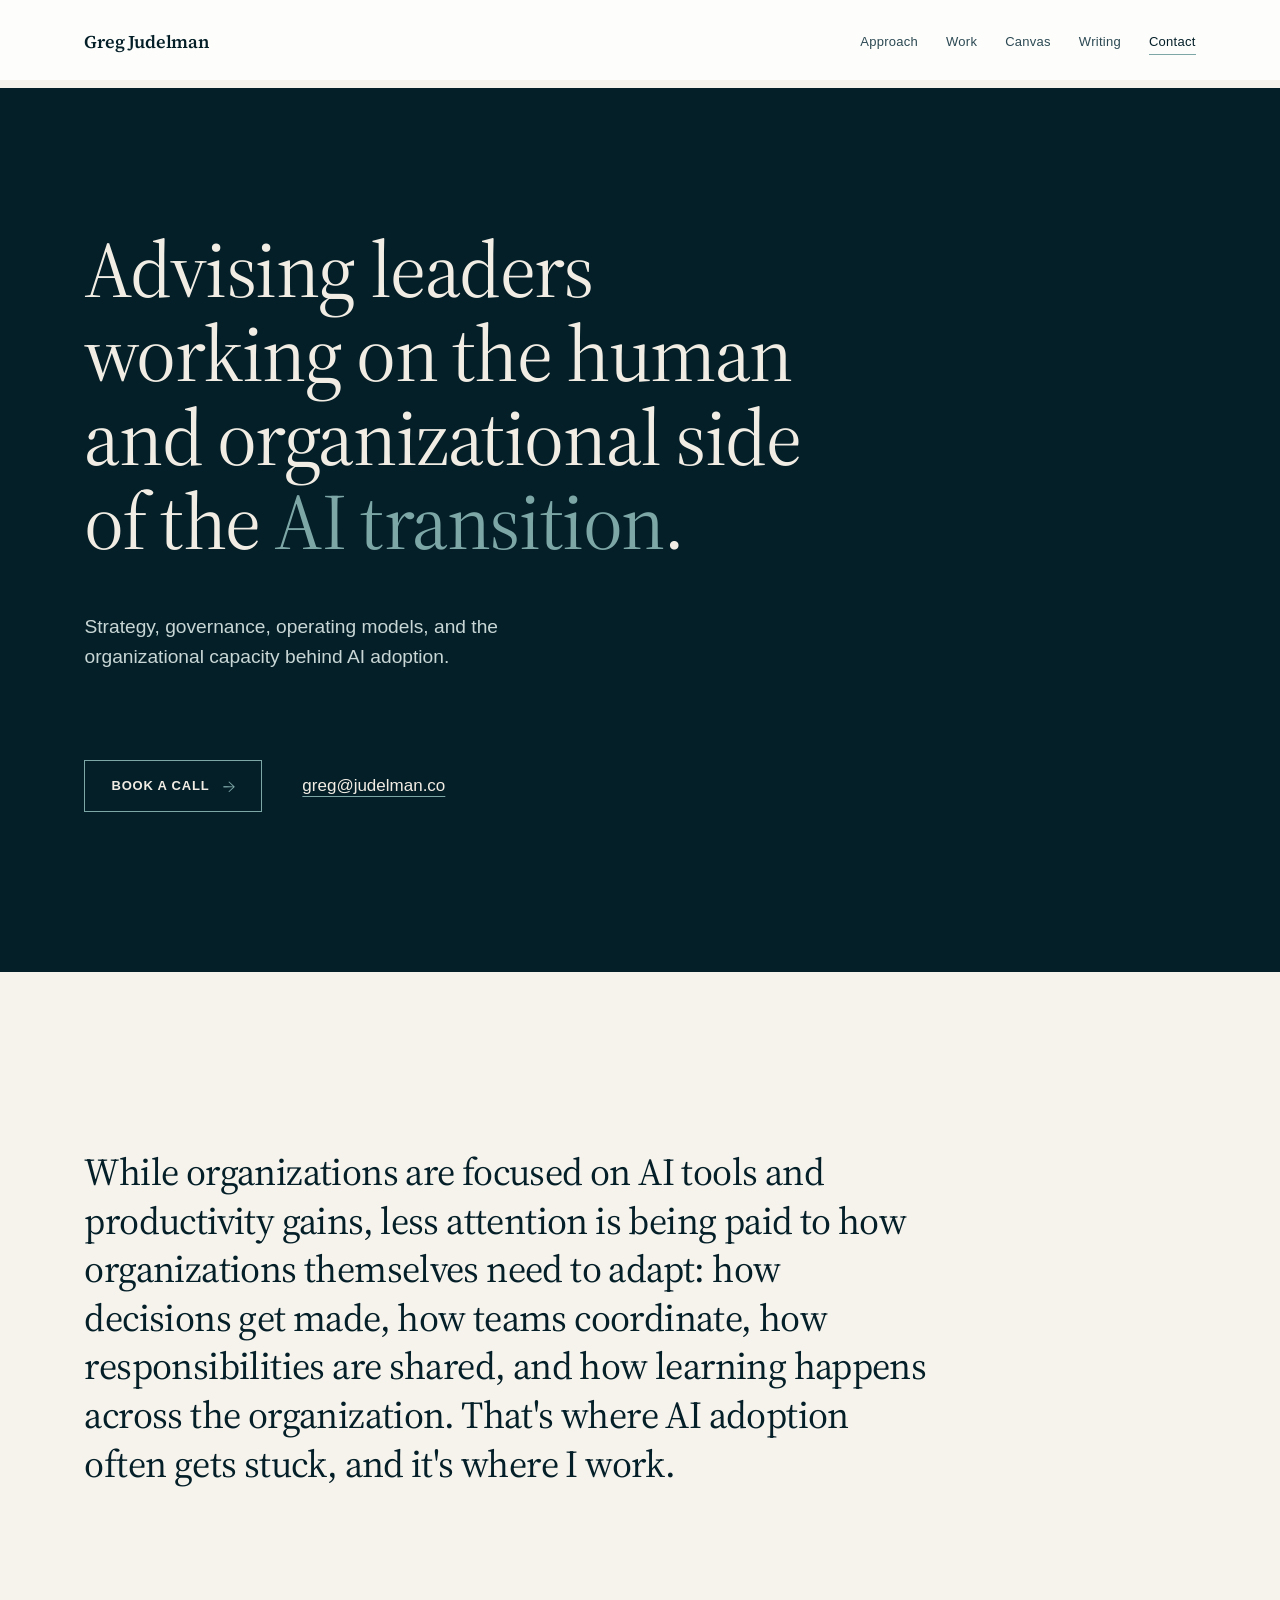
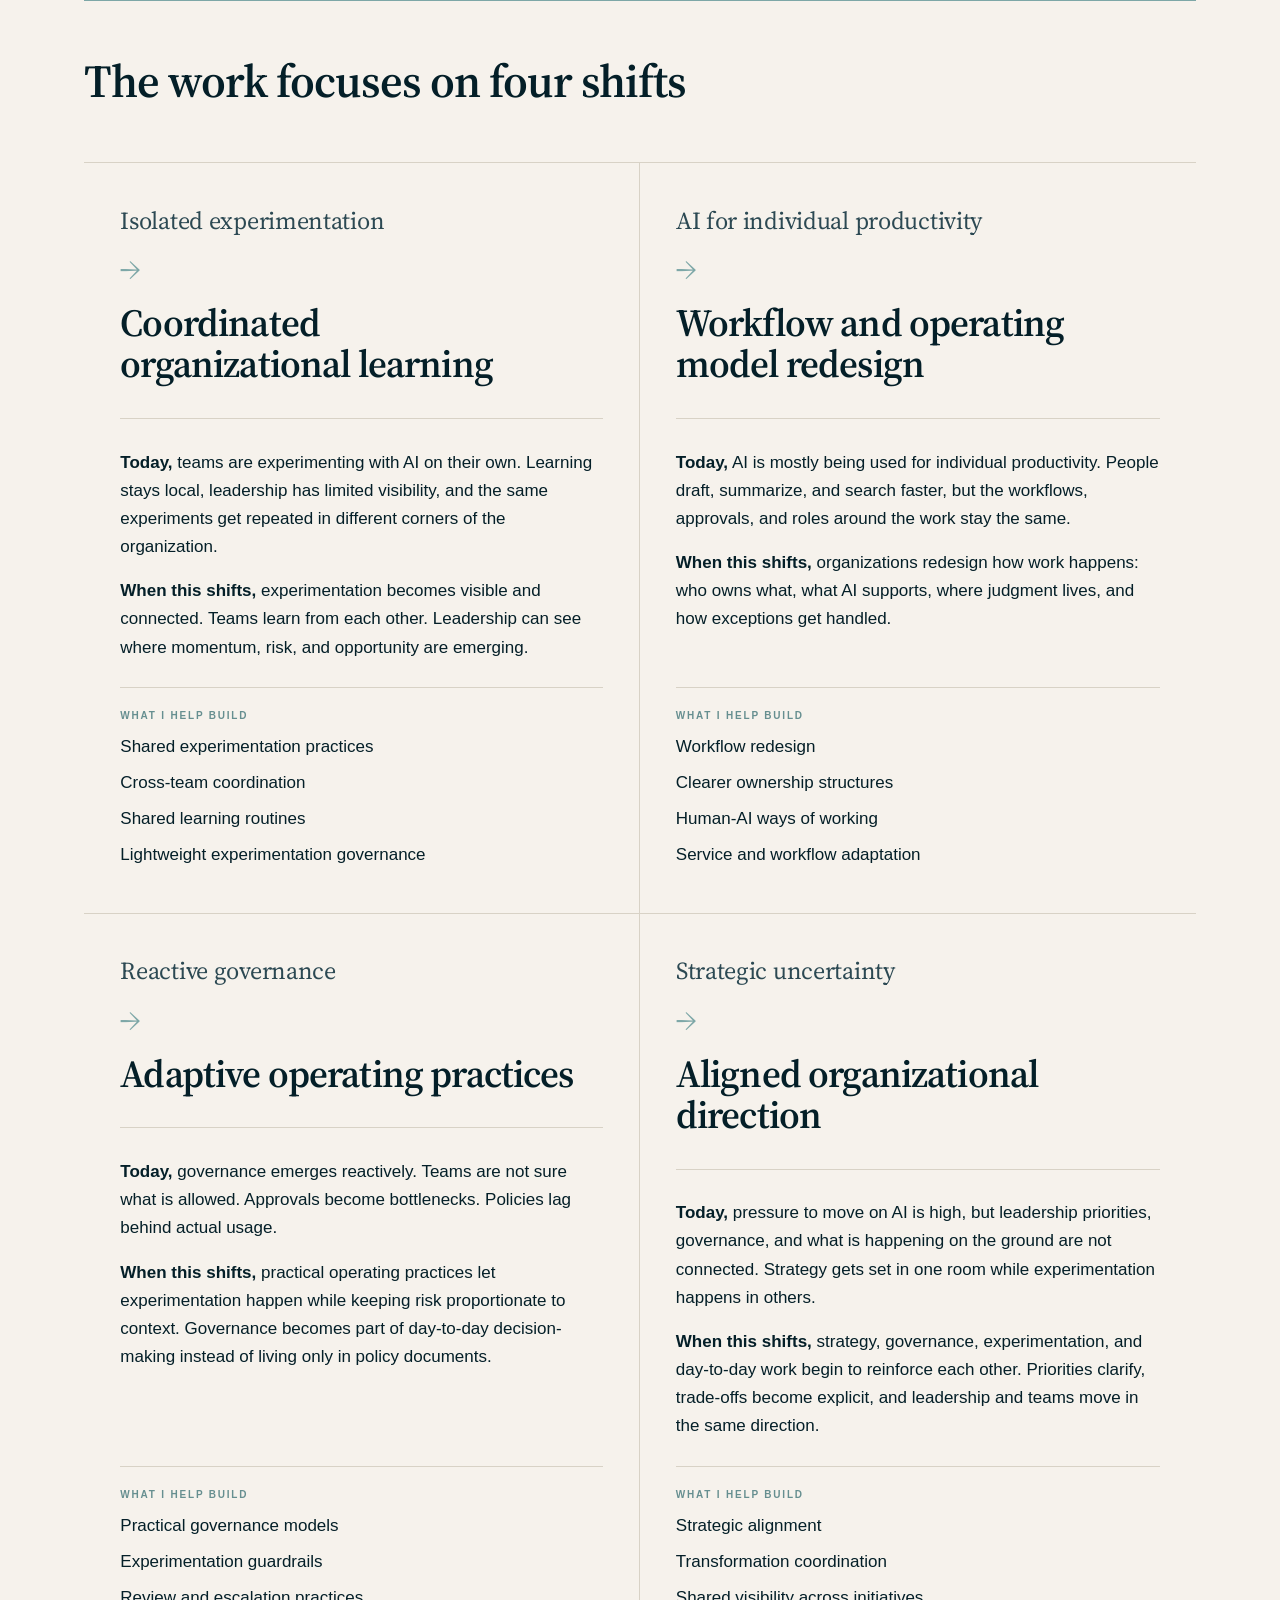
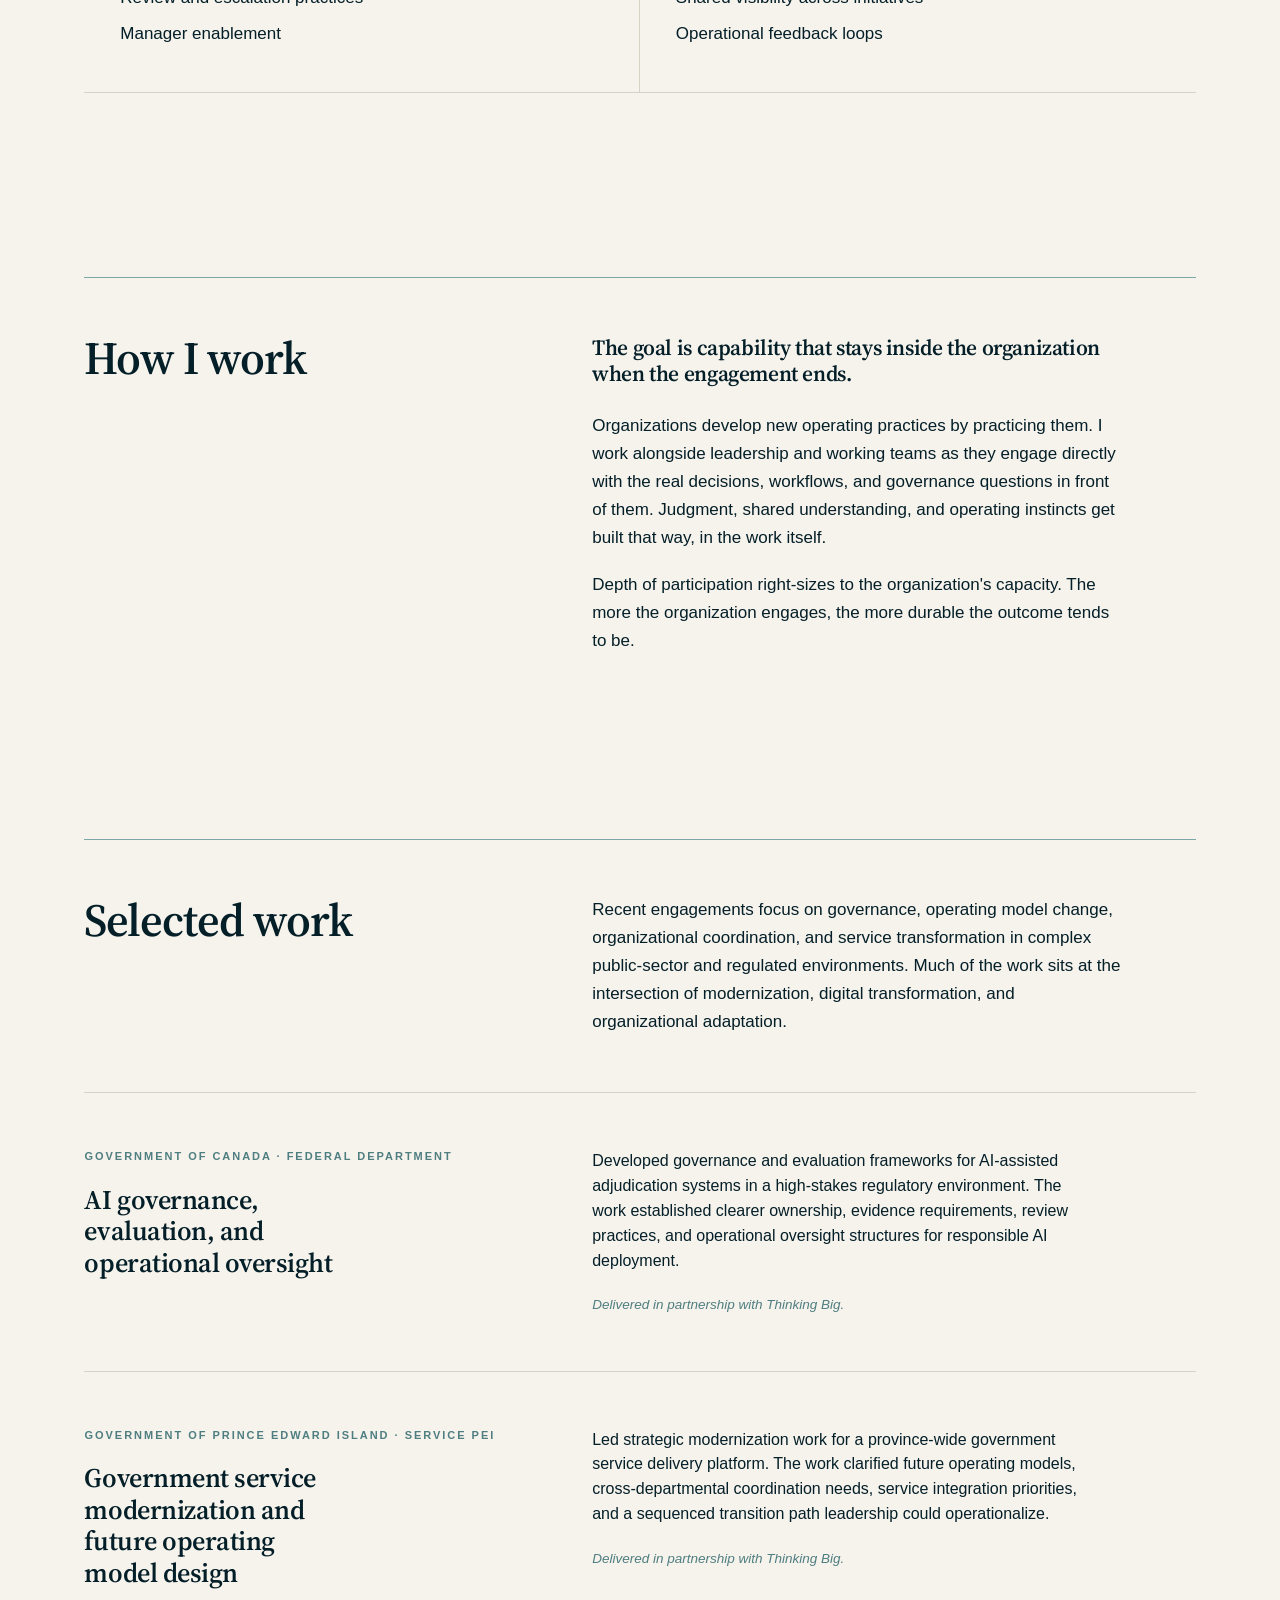
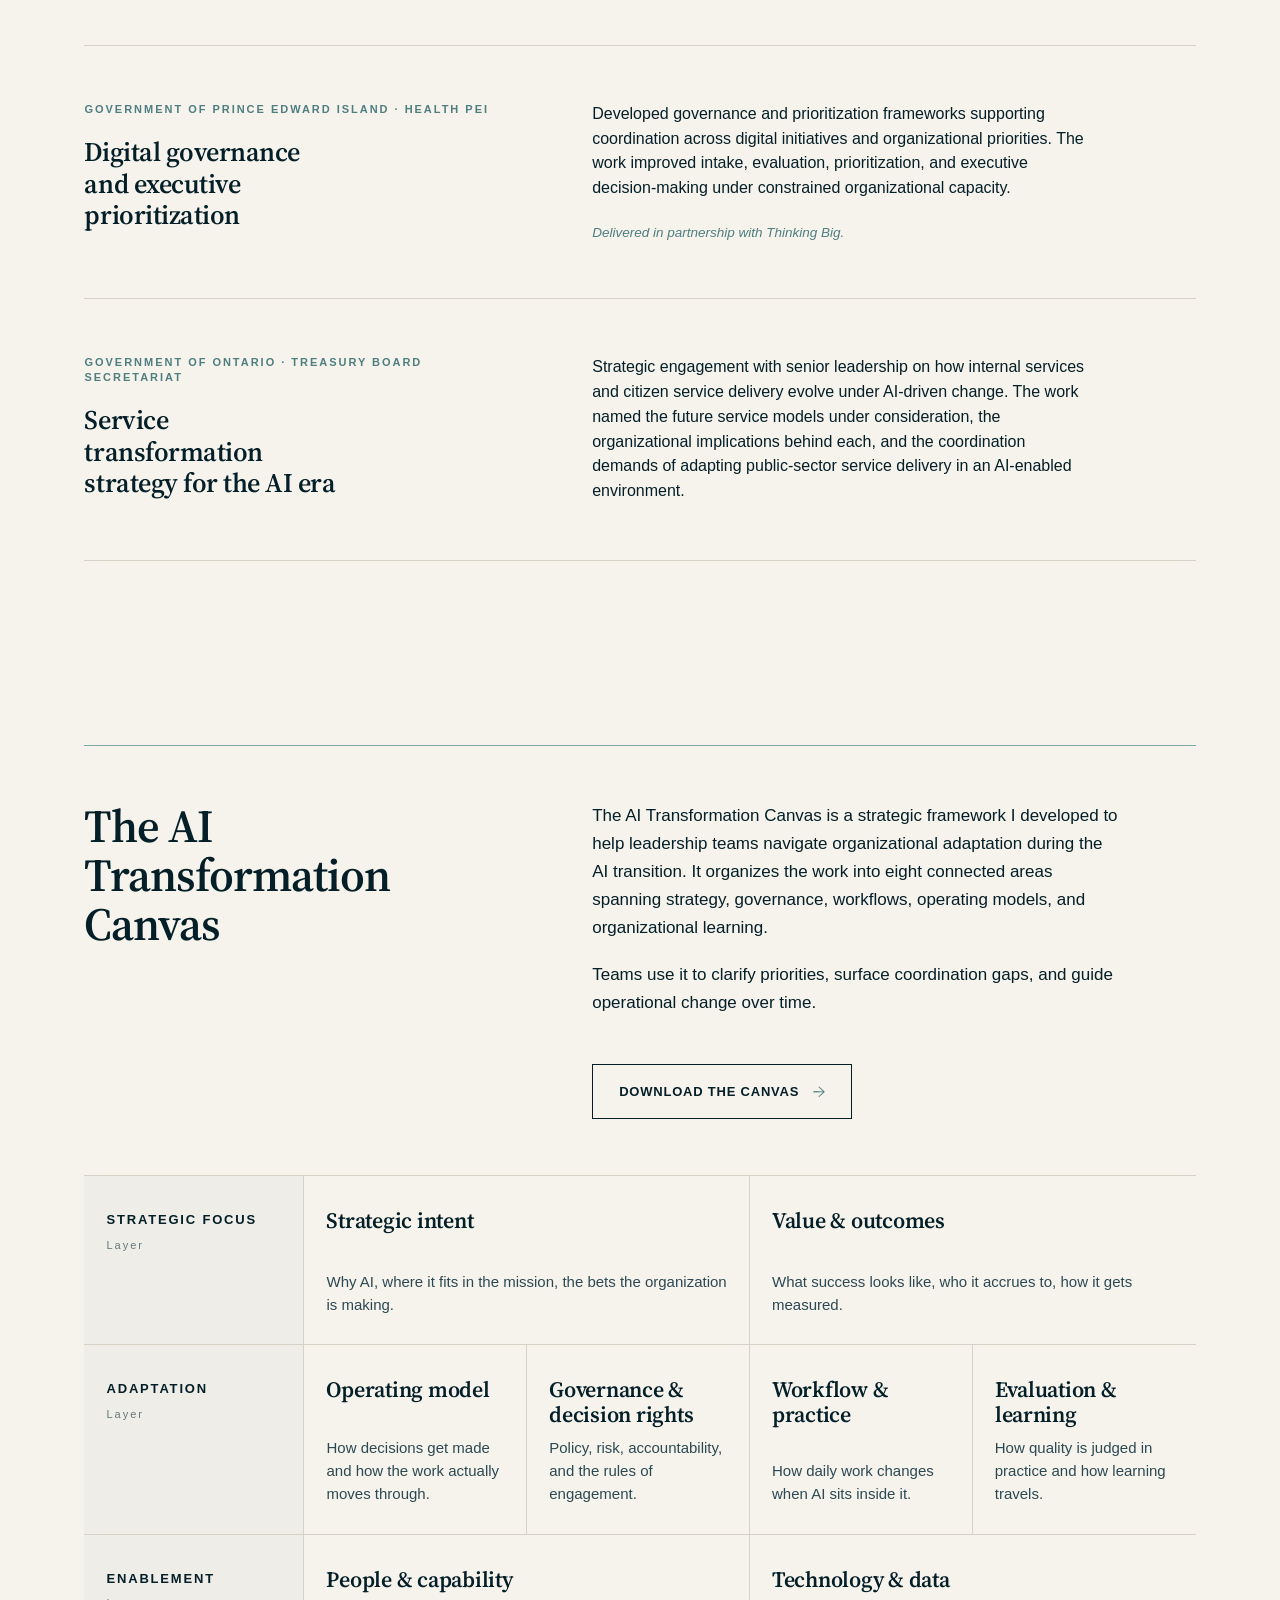
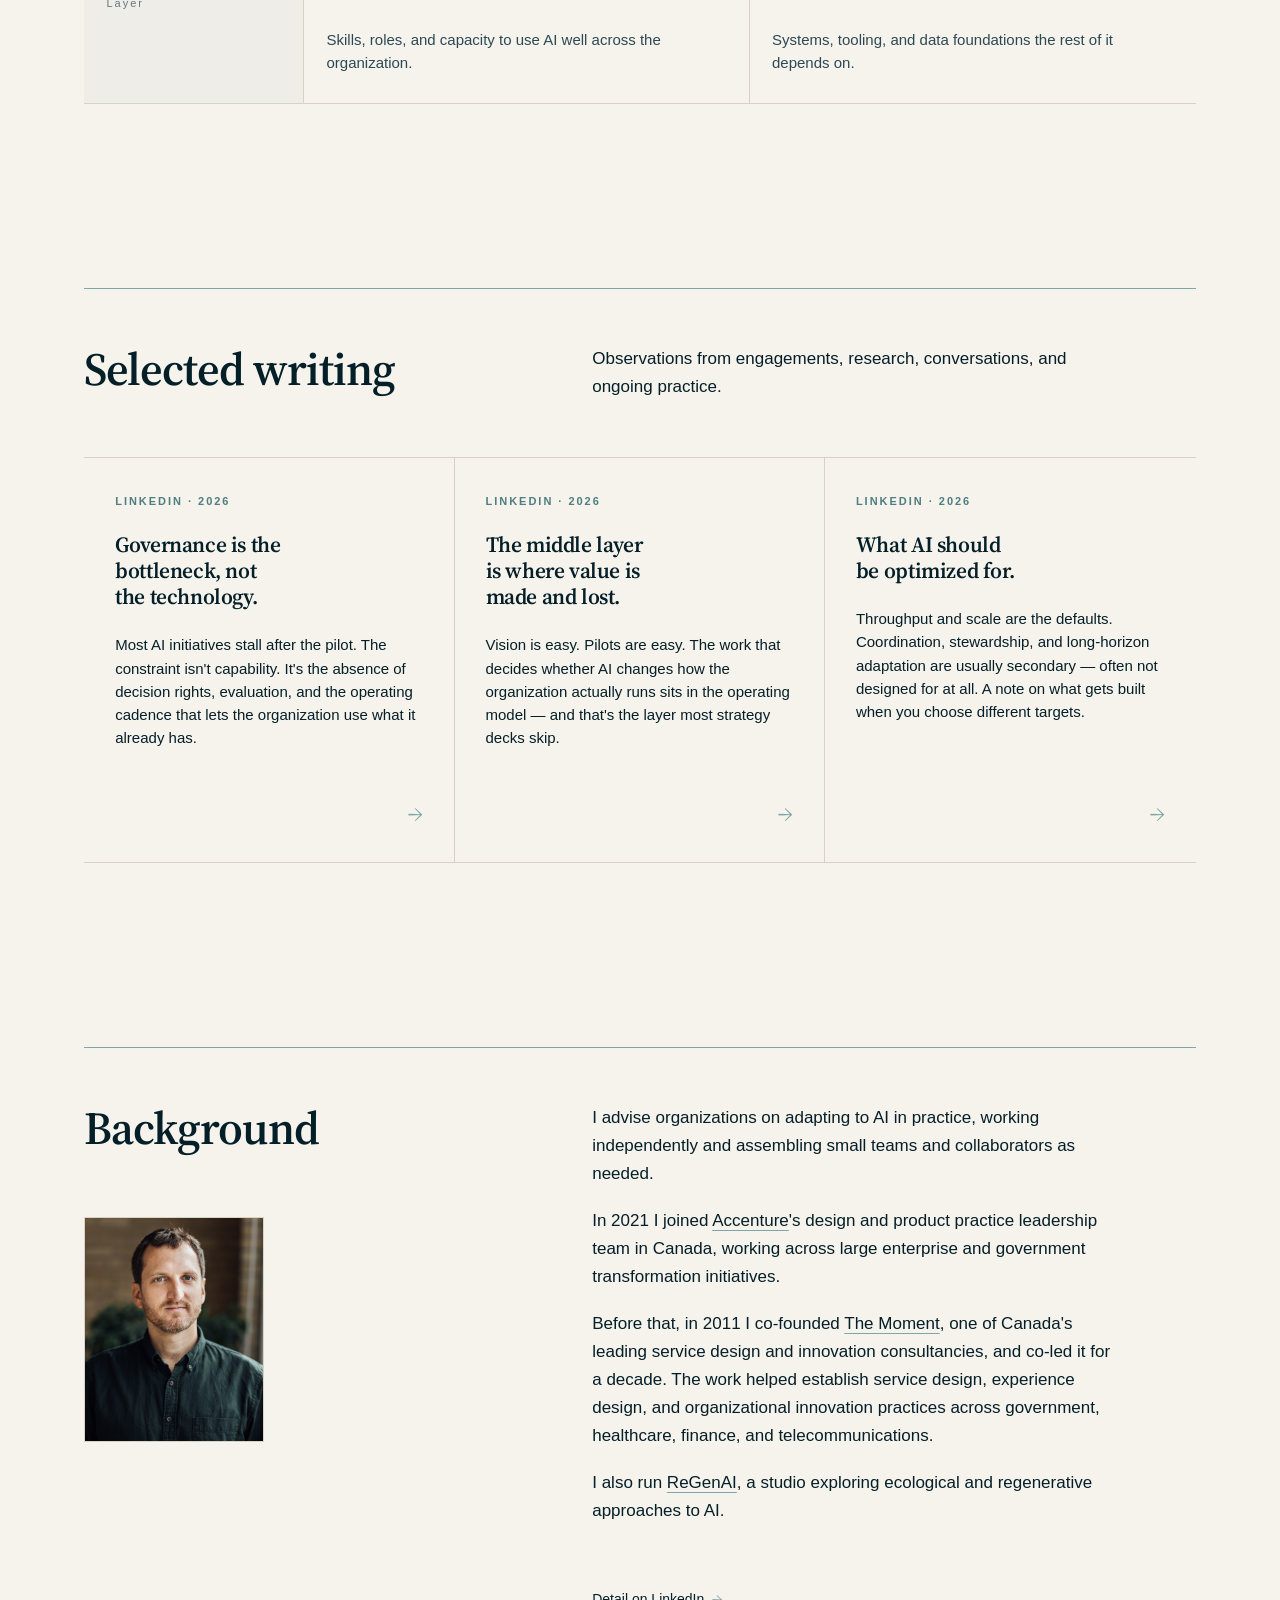
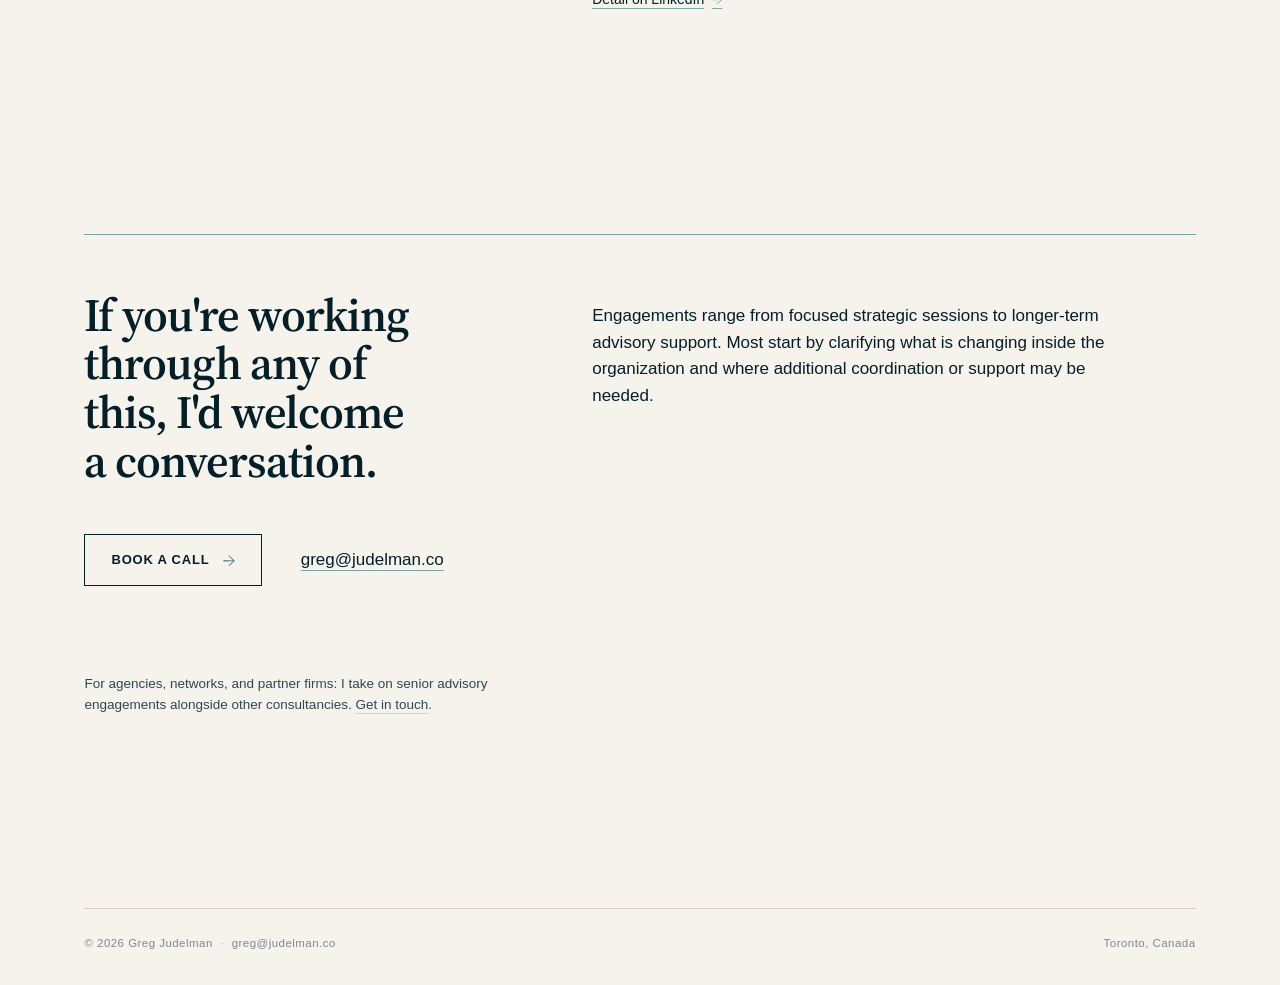
==== project/Landing Page v1.html @ b8610f32 "Claude Design handoff: Greg Judelman Consulting Website" ====
<!doctype html>
<html lang="en">
<head>
<meta charset="utf-8"/>
<meta name="viewport" content="width=device-width,initial-scale=1"/>
<title>Greg Judelman — Senior advisor on the AI transition</title>
<meta name="description" content="Senior advisor for leaders working on the human and organizational side of the AI transition. Strategy, governance, operating models, and the organizational capacity behind AI adoption."/>
<link rel="stylesheet" href="design-system/colors_and_type.css"/>
<template id="__bundler_thumbnail" data-bg-color="#041F28">
  <svg viewBox="0 0 1200 800" xmlns="http://www.w3.org/2000/svg">
    <rect width="1200" height="800" fill="#041F28"/>
    <text x="120" y="430" font-family="Georgia, 'Source Serif 4', serif" font-weight="600" font-size="160" letter-spacing="-3" fill="#F2EDE4">Greg</text>
    <text x="120" y="600" font-family="Georgia, 'Source Serif 4', serif" font-weight="600" font-size="160" letter-spacing="-3" fill="#F2EDE4">Judelman</text>
    <line x1="120" y1="660" x2="320" y2="660" stroke="#7DA7A7" stroke-width="2"/>
  </svg>
</template>
<style>
  /* ---------- Reset & page chrome ---------- */
  *{box-sizing:border-box;}
  html,body{margin:0;padding:0;}
  body{
    background:var(--color-paper);
    color:var(--color-ink);
    font-family:var(--font-sans);
    font-weight:300;
    -webkit-font-smoothing:antialiased;
    -moz-osx-font-smoothing:grayscale;
    text-rendering:optimizeLegibility;
    overflow-x: hidden;
  }
  a{color:inherit;text-decoration:none;}

  /* Jump-nav scroll behavior. The sticky topbar sits above the page,
     so when an anchor jumps to a section we offset by the bar height
     plus a touch of breathing room. The CSS variable is kept in sync
     with the bar's collapsed height by the scroll handler. */
  html{
    scroll-behavior: smooth;
    scroll-padding-top: var(--nav-h, 64px);
  }
  @media (prefers-reduced-motion: reduce){
    html{ scroll-behavior: auto; }
  }

  /* Editorial rails: 12-col grid, generous gutters, asymmetric column placement */
  :root{
    --rail-x: clamp(28px, 6.6vw, 96px);
    --rail-y: clamp(64px, 8vw, 120px);
    --measure-body: 64ch;
    --measure-prose: 56ch;
    --sage: var(--color-accent);
    --sage-deep: var(--color-accent-deep);
    --ink: var(--color-ink);
    --paper: var(--color-paper);
    --rule-light: var(--color-rule-light);
  }

  .page{
    max-width: 1440px;
    margin: 0 auto;
    padding: 0 var(--rail-x);
  }

  /* ---------- Top bar (paper, sticky) ----------
     Two states:
     · expanded — page top, generous vertical padding, wordmark at 18px.
     · collapsed — once scrolled past ~80px, the bar tucks in: less padding,
       a hairline rule appears at the bottom, and the wordmark drops a hair
       in size. Sage accent line under the active nav link tracks the section
       currently in view via IntersectionObserver. */
  .topbar-shell{
    position: sticky;
    top: 0;
    left: 0;
    right: 0;
    z-index: 50;
    /* Near-white — lifts the bar off the warm paper background so it
       reads as a distinct surface as the page scrolls under it. */
    background: #fdfdfb;
    /* Hairline rule fades in on scroll. */
    border-bottom: 1px solid transparent;
    transition: border-color 240ms var(--ease-standard),
                background-color 240ms var(--ease-standard),
                box-shadow 240ms var(--ease-standard);
  }
  .topbar-shell.is-scrolled{
    background: #ffffff;
    border-bottom-color: var(--rule-light);
    box-shadow: 0 1px 0 rgba(15, 23, 24, 0.02), 0 6px 16px -10px rgba(15, 23, 24, 0.12);
  }
  .topbar-inner{
    max-width: 1440px;
    margin: 0 auto;
    padding: 0 var(--rail-x);
  }
  .topbar{
    display:flex;
    justify-content:space-between;
    align-items:center;
    padding-top: 28px;
    padding-bottom: 24px;
    transition: padding 280ms var(--ease-standard);
  }
  .topbar-shell.is-scrolled .topbar{
    padding-top: 14px;
    padding-bottom: 14px;
  }
  .topbar .wordmark{
    font-family:var(--font-serif);
    font-weight:600;
    font-optical-sizing: auto;
    font-variation-settings: "opsz" 16;
    font-size: 18px;
    letter-spacing:-0.012em;
    color:var(--ink);
    transition: color 200ms var(--ease-standard), font-size 280ms var(--ease-standard);
    line-height: 1;
  }
  .topbar-shell.is-scrolled .topbar .wordmark{
    font-size: 16px;
  }
  .topbar .wordmark:hover{ color: var(--sage-deep); }
  .topbar nav{
    display:flex;
    gap: 28px;
    font-family:var(--font-sans);
    font-weight:300;
    font-size:13px;
    letter-spacing:0.02em;
    color:var(--fg-on-light-2);
    align-items: center;
  }
  .topbar nav a{
    position: relative;
    padding: 6px 0;
    color: var(--fg-on-light-2);
    transition: color 200ms var(--ease-standard);
  }
  .topbar nav a::after{
    content: "";
    position: absolute;
    left: 0;
    right: 0;
    bottom: 0;
    height: 1px;
    background: var(--sage);
    transform: scaleX(0);
    transform-origin: left center;
    transition: transform 240ms var(--ease-standard);
  }
  .topbar nav a:hover{color:var(--ink);}
  .topbar nav a:hover::after{ transform: scaleX(0.4); transform-origin: left center; }
  .topbar nav a.is-active{ color: var(--ink); }
  .topbar nav a.is-active::after{ transform: scaleX(1); }
  @media (max-width: 760px){
    .topbar nav{ gap: 18px; font-size: 12px; }
  }
  @media (max-width: 560px){
    /* Hide secondary anchors on narrow viewports; keep Contact + wordmark. */
    .topbar nav a.nav-secondary{ display: none; }
    .topbar nav{ gap: 16px; }
  }

  /* ---------- Hero (ink) ---------- */
  /* Full-bleed ink panel: extends to viewport edges regardless of page max-width.
     Inner .hero respects the same 1440px rail as the rest of the page. */
  .hero-wrap{
    background: var(--ink);
    color: var(--fg-on-dark-1);
    margin-top: 8px;
    margin-left: calc(50% - 50vw);
    margin-right: calc(50% - 50vw);
    padding: 0;
  }
  .hero{
    max-width: 1440px;
    margin: 0 auto;
    display:grid;
    grid-template-columns: minmax(0, 12fr);
    padding: clamp(72px, 11vw, 140px) var(--rail-x) clamp(96px, 13vw, 160px);
    position: relative;
  }
  .hero .hero-wordmark{
    font-family:var(--font-serif);
    font-weight:600;
    font-size: clamp(24px, 2.4vw, 30px);
    letter-spacing:-0.012em;
    line-height: 1;
    color:var(--fg-on-dark-1);
    display: inline-block;
    padding-bottom: 18px;
    border-bottom: 1px solid var(--sage);
    margin: 0 0 clamp(64px, 9vw, 104px);
  }
  .hero .hero-line{
    font-family: var(--font-serif);
    font-weight: 400; /* Regular per brief */
    font-optical-sizing: auto;
    font-variation-settings: "opsz" 60;
    font-size: clamp(36px, 6.2vw, 84px);
    line-height: 1.06;
    letter-spacing: -0.018em;
    color: var(--fg-on-dark-1);
    margin: 0;
    max-width: 22ch;
    text-wrap: balance;
  }
  .hero .hero-line .accent{
    color: var(--sage);
    font-weight: 400;
  }
  .hero .hero-support{
    font-family: var(--font-sans);
    font-weight: 300;
    font-size: clamp(17px, 1.5vw, 20px);
    line-height: 1.55;
    color: var(--fg-on-dark-2);
    margin: clamp(32px, 4vw, 48px) 0 0;
    max-width: 48ch;
  }
  .hero .hero-ctas{
    margin-top: clamp(56px, 7vw, 88px);
    display:flex;
    gap: 40px;
    align-items: center;
    flex-wrap: wrap;
  }

  /* Primary CTA: outline-on-ink, square, sage. Editorial, not SaaS. */
  .btn-primary{
    display:inline-flex;
    align-items:center;
    gap:14px;
    padding: 16px 26px 16px 26px;
    border: 1px solid var(--sage);
    color: var(--fg-on-dark-1);
    background: transparent;
    font-family: var(--font-sans);
    font-weight: 700;
    font-size: 13px;
    letter-spacing: 0.06em;
    text-transform: uppercase;
    border-radius: 0;
    cursor: pointer;
    transition: background 240ms var(--ease-standard), color 240ms var(--ease-standard);
  }
  .btn-primary .arr{
    font-family: var(--font-serif);
    font-weight: 400;
    font-size: 18px;
    line-height: 1;
    letter-spacing: 0;
    text-transform: none;
    color: var(--sage);
    transition: color 240ms var(--ease-standard), transform 240ms var(--ease-standard);
  }
  .btn-primary:hover{
    background: var(--sage);
    color: var(--ink);
  }
  .btn-primary:hover .arr{color: var(--ink); transform: translateX(3px);}

  /* Secondary CTA: text link */
  .link-secondary{
    display:inline-flex;
    align-items: baseline;
    gap: 10px;
    color: var(--fg-on-dark-2);
    font-family: var(--font-sans);
    font-weight: 300;
    font-size: 15px;
    letter-spacing: 0;
    padding: 4px 0;
    border-bottom: 1px solid transparent;
    transition: color 200ms var(--ease-standard), border-color 200ms var(--ease-standard);
  }
  .link-secondary .arr{
    color: var(--sage);
    font-family: var(--font-serif);
    font-size: 16px;
  }
  .link-secondary:hover{
    color: var(--fg-on-dark-1);
    border-bottom-color: var(--sage);
  }

  /* Hero email link — mirrors the closing CTA's .email treatment
     (underlined text link with sage underline) on the dark surface. */
  .hero-ctas .email-link{
    font-family: var(--font-sans);
    font-weight: 300;
    font-size: 17px;
    line-height: 1.4;
    color: var(--fg-on-dark-1);
    text-decoration: underline;
    text-decoration-color: var(--sage);
    text-decoration-thickness: 1px;
    text-underline-offset: 5px;
    transition: color 200ms var(--ease-standard), text-decoration-color 200ms var(--ease-standard);
  }
  .hero-ctas .email-link:hover{
    color: var(--fg-on-dark-1);
    text-decoration-color: var(--fg-on-dark-1);
  }

  /* ---------- Section frame ---------- */
  /* Each section: sage 1px rule above heading, asymmetric two-column body
     (narrow heading column, wider body column). Top-aligned. */
  section.s{
    padding: clamp(72px, 10vw, 120px) 0 clamp(8px, 1vw, 8px);
  }
  section.s.last{
    padding-bottom: clamp(72px, 10vw, 120px);
  }
  .section-rule{
    border: 0;
    border-top: 1px solid var(--sage);
    margin: 0;
  }
  .section-head{
    margin: clamp(40px, 5vw, 56px) 0 clamp(40px, 5vw, 56px);
  }
  /* Two-column body layout */
  .grid-2{
    display:grid;
    grid-template-columns: 5fr 7fr;
    column-gap: clamp(48px, 6vw, 96px);
    row-gap: clamp(32px, 4vw, 48px);
    align-items: start;
  }
  .grid-2 .col-heading{
    /* sticky-ish positioning could be added but the brief is "top-aligned" */
    padding-right: 8px;
  }
  @media (max-width: 920px){
    .grid-2{grid-template-columns: 1fr;}
  }

  h2.cs-heading{
    font-family: var(--font-serif);
    font-weight: 600;
    font-optical-sizing: auto;
    font-variation-settings: "opsz" 36;
    font-size: clamp(30px, 3.8vw, 46px);
    line-height: 1.06;
    letter-spacing: -0.022em;
    color: var(--ink);
    margin: 0;
    max-width: 14ch;
    text-wrap: balance;
  }

  .prose{
    font-family: var(--font-sans);
    font-weight: 300;
    font-size: 17px;
    line-height: 1.65;
    color: var(--fg-on-light-1);
    max-width: var(--measure-prose);
  }
  .prose p{
    margin: 0 0 1.1em;
  }
  .prose p:last-child{margin-bottom:0;}
  .prose p.muted{
    color: var(--fg-on-light-2);
  }
  /* Editorial lead paragraph — serif statement that sits at the top of
     a prose column, ahead of standard sans body copy.
     Matches the .ft-to-text treatment used for the "to" side of
     each from-to shift (semibold, opsz 28, tight tracking). */
  .prose p.lead{
    font-family: var(--font-serif);
    font-weight: 600;
    font-optical-sizing: auto;
    font-variation-settings: "opsz" 28;
    font-size: clamp(20px, 1.7vw, 24px);
    line-height: 1.2;
    letter-spacing: -0.018em;
    color: var(--ink);
    margin: 0 0 1.2em;
    text-wrap: pretty;
  }

  /* Inline text link in body — sage underline that clears descenders */
  .prose a, a.text-link{
    color: var(--ink);
    text-decoration: underline;
    text-decoration-color: var(--sage);
    text-decoration-thickness: 1px;
    text-underline-offset: 4px;
    border-bottom: 0;
    transition: color 200ms var(--ease-standard), text-decoration-color 200ms var(--ease-standard);
  }
  .prose a:hover, a.text-link:hover{
    color: var(--sage-deep);
    text-decoration-color: var(--sage-deep);
  }

  /* Section CTA link — paper version, sage arrow */
  .more-link{
    display: inline-flex;
    align-items: baseline;
    gap: 10px;
    margin-top: clamp(28px, 3.4vw, 36px);
    font-family: var(--font-sans);
    font-weight: 700;
    font-size: 13px;
    letter-spacing: 0.06em;
    text-transform: uppercase;
    color: var(--ink);
    padding-bottom: 6px;
    border-bottom: 1px solid var(--ink);
    transition: color 200ms var(--ease-standard), border-color 200ms var(--ease-standard);
  }
  .more-link .arr{
    font-family: var(--font-serif);
    font-weight: 400;
    font-size: 16px;
    text-transform: none;
    letter-spacing: 0;
    color: var(--sage-deep);
    transition: transform 240ms var(--ease-standard);
  }
  .more-link:hover{
    color: var(--sage-deep);
    border-bottom-color: var(--sage-deep);
  }
  .more-link:hover .arr{
    transform: translateX(4px);
  }

  /* ---------- 4.2 AI Adaptation thesis ----------
     The thesis paragraph spans wide (no left/right gutters beyond the
     page rails). Serif regular, editorial size — sits as a hero-level
     framing statement between hero and the four shifts.
     The "We work on four shifts." heading below matches the cs-heading
     scale used across the page. */
  .thesis-block{
    max-width: 76%;
  }
  .thesis{
    font-family: var(--font-serif);
    font-weight: 400;
    font-optical-sizing: auto;
    font-variation-settings: "opsz" 40;
    font-size: clamp(26px, 3vw, 38px);
    line-height: 1.28;
    letter-spacing: -0.016em;
    color: var(--ink);
    margin: 0;
    text-wrap: pretty;
  }

  /* Transition heading directly above the four shift cards.
     Uses the same scale as cs-heading so it reads as a peer
     of the section heads further down the page. The hairline
     above mirrors the section-rule pattern used by sections below. */
  .shifts-intro{
    margin-top: clamp(72px, 9vw, 112px);
  }
  .shifts-intro .section-rule{
    margin-bottom: clamp(40px, 5vw, 56px);
  }
  .shifts-heading{
    font-family: var(--font-serif);
    font-weight: 600;
    font-optical-sizing: auto;
    font-variation-settings: "opsz" 36;
    font-size: clamp(30px, 3.8vw, 46px);
    line-height: 1.06;
    letter-spacing: -0.022em;
    color: var(--ink);
    margin: 0;
    text-wrap: balance;
  }

  @media (max-width: 920px){
    .thesis-block{ max-width: 100%; }
  }
  @media (max-width: 720px){
    .thesis{ font-size: clamp(22px, 5.6vw, 28px); line-height: 1.28; }
    .shifts-heading{ font-size: clamp(28px, 7.2vw, 36px); line-height: 1.1; }
  }

  /* ---------- 4.2b "What this work makes possible" — 4 from-to shifts ----------
     2×2 editorial grid. Each card carries:
     · a quiet numeric marker (01–04) in the top-right corner
     · a stacked from → to statement (small italic muted "from",
       large sage arrow, dominant serif "to" — the typographic anchor)
     · two short prose paragraphs, no eyebrows (problem → possibility)
     · a quietly-labeled "What I help build" list, bottom-aligned
     Hairlines between columns and rows.
     Responsive: 2 → 1 columns. */
  .shifts{
    margin-top: clamp(40px, 5vw, 56px);
    display: grid;
    grid-template-columns: repeat(2, 1fr);
    border-top: 1px solid var(--rule-light);
    border-bottom: 1px solid var(--rule-light);
  }
  .shift{
    position: relative;
    padding: clamp(36px, 3.4vw, 56px) clamp(28px, 2.8vw, 44px) clamp(36px, 3.4vw, 48px);
    display: flex;
    flex-direction: column;
    gap: clamp(20px, 2vw, 28px);
  }
  .shift:nth-child(odd){ border-right: 1px solid var(--rule-light); }
  .shift:nth-child(-n+2){ border-bottom: 1px solid var(--rule-light); }
  .shift-statement{
    display: flex;
    flex-direction: column;
    gap: clamp(10px, 1vw, 14px);
  }
  .ft-from-text{
    font-family: var(--font-serif);
    font-weight: 400;
    font-optical-sizing: auto;
    font-variation-settings: "opsz" 24;
    font-size: clamp(20px, 1.9vw, 26px);
    line-height: 1.18;
    letter-spacing: -0.012em;
    color: var(--fg-on-light-2);
    margin: 0;
    text-wrap: balance;
  }
  .ft-arrow{
    font-family: var(--font-serif);
    font-weight: 400;
    font-size: clamp(26px, 2.4vw, 32px);
    line-height: 1;
    color: var(--sage);
    display: inline-block;
    margin: clamp(2px, 0.4vw, 6px) 0;
  }
  .ft-to-text{
    font-family: var(--font-serif);
    font-weight: 600;
    font-optical-sizing: auto;
    font-variation-settings: "opsz" 36;
    font-size: clamp(30px, 3vw, 40px);
    line-height: 1.08;
    letter-spacing: -0.022em;
    color: var(--ink);
    margin: 0;
    text-wrap: balance;
  }
  .shift-rule{
    border: 0;
    border-top: 1px solid var(--rule-light);
    margin: clamp(4px, 0.6vw, 8px) 0 clamp(2px, 0.4vw, 4px);
  }
  .shift-body{
    font-family: var(--font-sans);
    font-weight: 300;
    font-size: 17px;
    line-height: 1.65;
    color: var(--fg-on-light-1);
    display: flex;
    flex-direction: column;
    gap: clamp(14px, 1.3vw, 18px);
  }
  .shift-body p{ margin: 0; }
  .shift-body strong{ font-weight: 600; color: var(--ink); }
  .shift-build .b-label{
    font-family: var(--font-sans);
    font-style: normal;
    font-weight: 700;
    font-size: 10px;
    letter-spacing: 0.18em;
    text-transform: uppercase;
    color: var(--sage-deep);
    display: block;
    margin-bottom: 6px;
    line-height: 1;
    opacity: 0.85;
  }
  .shift-build{
    margin-top: auto;
    padding-top: clamp(18px, 1.8vw, 24px);
    border-top: 1px solid var(--rule-light);
    font-family: var(--font-sans);
    font-style: normal;
    font-weight: 300;
    font-size: 17px;
    line-height: 1.65;
    color: var(--fg-on-light-1);
  }
  .shift-build ul{
    list-style: none;
    margin: 12px 0 0;
    padding: 0;
  }
  .shift-build li{
    display: block;
  }
  .shift-build li + li{
    margin-top: 8px;
  }

  @media (max-width: 1100px){
    .shift{ padding: clamp(28px, 4vw, 40px) clamp(24px, 3.5vw, 32px); }
    .ft-to-text{ font-size: clamp(26px, 3.6vw, 34px); }
  }
  @media (max-width: 640px){
    .shifts{ grid-template-columns: 1fr; }
    .shift{ border-right: 0 !important; border-bottom: 1px solid var(--rule-light); }
    .shift:nth-child(odd){ border-right: 0; }
    .shift:last-child{ border-bottom: 0; }
  }

  /* ---------- 4.3b Selected work ----------
     Two-column list. Each row mirrors the page's grid-2 cadence so the
     section sits naturally alongside How I work / Canvas / Diagnostic.
     Left column: small sage all-caps eyebrow (client) + serif title.
     Right column: sans body description + italic partner credit.
     Hairlines between rows (and at top + bottom of the list) tie the
     block visually to the section-rule pattern. */
  .work-list{
    margin-top: clamp(40px, 5vw, 56px);
    display: flex;
    flex-direction: column;
    border-top: 1px solid var(--rule-light);
    border-bottom: 1px solid var(--rule-light);
  }
  .work-row{
    display: grid;
    grid-template-columns: 5fr 7fr;
    column-gap: clamp(48px, 6vw, 96px);
    align-items: start;
    padding: clamp(36px, 4.5vw, 56px) 0;
  }
  .work-row + .work-row{
    border-top: 1px solid var(--rule-light);
  }
  .work-meta .work-eyebrow{
    font-family: var(--font-sans);
    font-weight: 700;
    font-size: 11px;
    letter-spacing: 0.18em;
    text-transform: uppercase;
    color: var(--sage-deep);
    margin: 0 0 clamp(16px, 1.6vw, 20px);
    line-height: 1.3;
    display: block;
  }
  .work-meta .work-title{
    font-family: var(--font-serif);
    font-weight: 600;
    font-optical-sizing: auto;
    font-variation-settings: "opsz" 32;
    font-size: clamp(22px, 2.1vw, 28px);
    line-height: 1.18;
    letter-spacing: -0.018em;
    color: var(--ink);
    margin: 0;
    max-width: 18ch;
    text-wrap: balance;
  }
  .work-body{
    font-family: var(--font-sans);
    font-weight: 300;
    font-size: 16px;
    line-height: 1.55;
    color: var(--fg-on-light-1);
    max-width: var(--measure-prose);
  }
  .work-body p{ margin: 0; }
  .work-body p.work-partner{
    margin-top: clamp(18px, 1.7vw, 22px);
    font-family: var(--font-sans);
    font-style: italic;
    font-weight: 300;
    font-size: 13.5px;
    line-height: 1.45;
    color: var(--sage-deep);
  }

  @media (max-width: 920px){
    .work-row{
      grid-template-columns: 1fr;
      row-gap: clamp(18px, 3vw, 24px);
    }
    .work-meta .work-title{ max-width: none; }
  }

  /* ---------- 4.4 Canvas diagram (paper) ---------- */
  /* Three horizontal bands. 2-4-2 distribution.
     Band label sits to the LEFT of each band as a marginalia column.
     Quiet line-and-label treatment. Hairline borders.
     Figure margin reset so it's flush-left with the section heading. */
  .canvas-figure{
    margin: clamp(40px, 5vw, 56px) 0 0;
    border-top: 1px solid var(--rule-light);
    border-bottom: 1px solid var(--rule-light);
    padding: 0;
  }
  .canvas-band{
    display: grid;
    border-bottom: 1px solid var(--rule-light);
    position: relative;
  }
  .canvas-band:last-child{ border-bottom: 0; }
  .canvas-band.b-focus { grid-template-columns: 220px 1fr 1fr; }
  .canvas-band.b-adapt { grid-template-columns: 220px 1fr 1fr 1fr 1fr; }
  .canvas-band.b-enable{ grid-template-columns: 220px 1fr 1fr; }

  .band-label{
    padding: 28px 22px 28px 22px;
    border-right: 1px solid var(--rule-light);
    background-color: rgba(125, 167, 167, 0.07);
    display: flex;
    flex-direction: column;
    gap: 10px;
    min-height: 168px;
  }
  .band-label .label-eyebrow{
    font-family: var(--font-sans);
    font-weight: 700;
    font-size: 10px;
    letter-spacing: 0.18em;
    text-transform: uppercase;
    color: var(--sage-deep);
    line-height: 1;
  }
  .band-label .label-name{
    font-family: var(--font-sans);
    font-weight: 700;
    font-size: 13px;
    line-height: 1.2;
    letter-spacing: 0.14em;
    text-transform: uppercase;
    color: var(--ink);
    margin-top: 8px; /* optical top-align with the serif area title in the next column */
  }
  .band-label .label-tag{
    font-family: var(--font-sans);
    font-weight: 400;
    font-size: 11px;
    letter-spacing: 0.18em;
    color: var(--fg-on-light-2);
    line-height: 1;
    opacity: 0.7;
    margin-top: 2px;
  }

  .c-block{
    padding: 28px 22px 28px 22px;
    border-right: 1px solid var(--rule-light);
    display: flex;
    flex-direction: column;
    gap: 8px;
    min-height: 168px;
  }
  .c-block:last-child{ border-right: 0; }
  .c-block .num{
    font-family: var(--font-sans);
    font-weight: 700;
    font-size: 10px;
    letter-spacing: 0.18em;
    color: var(--sage-deep);
    line-height: 1;
  }
  .c-block .name{
    font-family: var(--font-serif);
    font-weight: 600;
    font-size: 22px;
    line-height: 1.15;
    letter-spacing: -0.012em;
    color: var(--ink);
    margin-top: 4px;
  }
  .c-block .desc{
    font-family: var(--font-sans);
    font-weight: 300;
    font-size: 15px;
    line-height: 1.55;
    color: var(--fg-on-light-2);
    margin-top: auto;
  }

  /* Canvas mobile: stack into single column */
  @media (max-width: 920px){
    .canvas-band.b-focus,
    .canvas-band.b-adapt,
    .canvas-band.b-enable{ grid-template-columns: 1fr; }
    .band-label{ border-right: 0; border-bottom: 1px solid var(--rule-light); min-height: auto; padding: 20px 0; }
    .c-block{ border-right: 0; border-bottom: 1px solid var(--rule-light); min-height: auto; padding: 20px 0; }
    .c-block:last-child{ border-bottom: 0; }
  }

  /* ---------- 4.5 Diagnostic grid ---------- */
  .diag-figure{
    margin-top: clamp(40px, 5vw, 56px);
    display: grid;
    grid-template-columns: 1fr auto;
    column-gap: clamp(40px, 5vw, 64px);
    row-gap: 24px;
    align-items: start;
  }
  .diag-grid{
    display: grid;
    grid-template-columns: 168px repeat(4, 1fr);
    border-top: 1px solid var(--rule-light);
    border-bottom: 1px solid var(--rule-light);
  }
  .diag-grid .dg-corner,
  .diag-grid .dg-tier-head,
  .diag-grid .dg-row-head,
  .diag-grid .dg-cell{
    padding: 12px 14px;
    border-right: 1px solid var(--rule-light);
    min-height: 42px;
    display: flex;
    align-items: center;
    font-family: var(--font-sans);
    font-weight: 300;
    font-size: 12.5px;
    color: var(--fg-on-light-2);
  }
  .diag-grid .dg-tier-head{
    flex-direction: column;
    align-items: center;
    justify-content: center;
    gap: 6px;
    padding: 14px 10px 16px;
    border-bottom: 1px solid var(--rule-light);
    min-height: 56px;
  }
  .diag-grid .dg-tier-head .th-num{
    font-family: var(--font-sans);
    font-weight: 700;
    font-size: 10px;
    letter-spacing: 0.18em;
    text-transform: uppercase;
    color: var(--sage-deep);
    line-height: 1;
  }
  .diag-grid .dg-tier-head .th-name{
    font-family: var(--font-serif);
    font-weight: 600;
    font-optical-sizing: auto;
    font-variation-settings: "opsz" 14;
    font-size: 14px;
    color: var(--ink);
    letter-spacing: -0.005em;
    line-height: 1;
  }
  .diag-grid .dg-corner{
    border-bottom: 1px solid var(--rule-light);
    background-color: rgba(125, 167, 167, 0.07);
  }
  .diag-grid .dg-row-head{
    font-family: var(--font-serif);
    font-weight: 600;
    font-optical-sizing: auto;
    font-variation-settings: "opsz" 14;
    color: var(--ink);
    font-size: 14px;
    letter-spacing: -0.005em;
    line-height: 1.2;
    border-bottom: 1px solid var(--rule-light);
    background-color: rgba(125, 167, 167, 0.07);
  }
  .diag-grid .dg-cell{
    border-bottom: 1px solid var(--rule-light);
    justify-content: center;
  }
  .diag-grid .dg-cell:last-child,
  .diag-grid .dg-tier-head:last-child{ border-right: 0;}
  .diag-grid .row-last{ border-bottom: 0;}

  /* Diagnostic markers: circles, not form checkboxes */
  .dot{
    width: 9px; height: 9px; border-radius: 50%;
    border: 1px solid var(--rule-light);
    display: inline-block;
    background: transparent;
  }
  .dot.filled{
    width: 11px; height: 11px;
    background: var(--sage);
    border-color: var(--sage);
  }

  .diag-aside{
    max-width: 36ch;
    font-family: var(--font-sans);
    font-weight: 300;
    font-size: 13px;
    line-height: 1.55;
    color: var(--fg-on-light-2);
  }
  .diag-aside .a-eyebrow{
    font-family: var(--font-sans);
    font-weight: 700;
    font-size: 10px;
    letter-spacing: 0.18em;
    text-transform: uppercase;
    color: var(--sage-deep);
    margin: 0 0 12px;
  }
  .diag-aside p{ margin: 0 0 10px; }

  @media (max-width: 920px){
    .diag-figure{ grid-template-columns: 1fr; }
    .diag-grid{ grid-template-columns: 110px repeat(4, 1fr); }
  }

  /* Section CTA: primary action button on paper, inverse of the hero button.
     Used once per section where a single action is the right closer. */
  .btn-primary-paper{
    display:inline-flex;
    align-items:center;
    gap:14px;
    padding: 16px 26px;
    border: 1px solid var(--ink);
    color: var(--ink);
    background: transparent;
    font-family: var(--font-sans);
    font-weight: 700;
    font-size: 13px;
    letter-spacing: 0.06em;
    text-transform: uppercase;
    border-radius: 0;
    cursor: pointer;
    transition: background 240ms var(--ease-standard), color 240ms var(--ease-standard), border-color 240ms var(--ease-standard);
  }
  .btn-primary-paper .arr{
    font-family: var(--font-serif);
    font-weight: 400;
    font-size: 18px;
    line-height: 1;
    letter-spacing: 0;
    text-transform: none;
    color: var(--sage-deep);
    transition: color 240ms var(--ease-standard), transform 240ms var(--ease-standard);
  }
  .btn-primary-paper:hover{
    background: var(--ink);
    color: var(--color-paper);
    border-color: var(--ink);
  }
  .btn-primary-paper:hover .arr{ color: var(--sage); transform: translateX(3px); }

  /* Canvas download button — sits inline within prose, so it needs a
     little breathing room above to separate from the paragraph. The
     reset clears the `.prose a` underline + text-decoration inheritance
     so it renders identically to the closing "Book a call" button. */
  .prose a.btn-primary-paper.canvas-download{
    margin-top: clamp(20px, 2.2vw, 28px);
    text-decoration: none;
    text-decoration-color: transparent;
    text-underline-offset: 0;
    color: var(--ink);
    /* `.prose a` resets `border-bottom: 0` (so its sage underline is the
       only line under the text). That same reset was killing the button's
       bottom edge — explicitly restore the full ink border here. */
    border: 1px solid var(--ink);
  }
  .prose a.btn-primary-paper.canvas-download:hover{
    color: var(--color-paper);
    text-decoration: none;
    border-color: var(--ink);
  }

  .offers-cta{
    margin-top: clamp(40px, 5vw, 56px);
    display: flex;
    justify-content: flex-start;
  }

  /* ---------- 4.5b Selected writing ----------
     Three-up grid of short editorial cards. Each entire card is a link;
     bottom-right arrow acts as the continuation mark. Each card carries:
     · small sage all-caps eyebrow (source · year)
     · serif semibold headline
     · sans body description
     · bottom-right sage arrow (interaction indicator)
     Hairlines top + bottom of the row, vertical hairlines between cards. */
  .writing-grid{
    margin-top: clamp(40px, 5vw, 56px);
    display: grid;
    grid-template-columns: repeat(3, 1fr);
    border-top: 1px solid var(--rule-light);
    border-bottom: 1px solid var(--rule-light);
  }
  .writing-card{
    padding: clamp(32px, 3vw, 44px) clamp(24px, 2.4vw, 36px);
    border-right: 1px solid var(--rule-light);
    display: flex;
    flex-direction: column;
    gap: clamp(20px, 2vw, 24px);
    /* Whole-card affordance — the article entry is the link. */
    color: inherit;
    text-decoration: none;
    cursor: pointer;
    transition: background-color 200ms var(--ease-standard);
  }
  .writing-card:last-child{ border-right: 0; }
  .writing-card .wr-eyebrow{
    font-family: var(--font-sans);
    font-weight: 700;
    font-size: 11px;
    letter-spacing: 0.18em;
    text-transform: uppercase;
    color: var(--sage-deep);
    line-height: 1;
    display: block;
  }
  .writing-card .wr-title{
    font-family: var(--font-serif);
    font-weight: 600;
    font-optical-sizing: auto;
    font-variation-settings: "opsz" 28;
    font-size: clamp(20px, 1.7vw, 24px);
    line-height: 1.2;
    letter-spacing: -0.018em;
    color: var(--ink);
    margin: 0;
    max-width: 20ch;
    text-wrap: balance;
    transition: color 200ms var(--ease-standard);
  }
  .writing-card .wr-body{
    font-family: var(--font-sans);
    font-weight: 300;
    font-size: 15px;
    line-height: 1.55;
    color: var(--fg-on-light-1);
    margin: 0;
  }
  /* Continuation arrow — bottom-right of the card, sage, animates right
     on card hover. Editorial "keep reading" mark, not a directional control. */
  .writing-card .wr-arrow{
    margin-top: auto;
    padding-top: clamp(20px, 2.2vw, 28px);
    align-self: flex-end;
    font-family: var(--font-serif);
    font-weight: 400;
    font-size: 22px;
    line-height: 1;
    color: var(--sage);
    display: inline-block;
    transition: transform 240ms var(--ease-standard), color 200ms var(--ease-standard);
  }
  .writing-card:hover{
    background-color: rgba(125, 167, 167, 0.06);
  }
  .writing-card:hover .wr-title{
    color: var(--sage-deep);
  }
  .writing-card:hover .wr-arrow{
    transform: translateX(4px);
    color: var(--sage-deep);
  }
  .writing-card:focus-visible{
    outline: 2px solid var(--sage);
    outline-offset: -2px;
  }

  @media (max-width: 1000px){
    .writing-grid{ grid-template-columns: 1fr; }
    .writing-card{
      border-right: 0;
      border-bottom: 1px solid var(--rule-light);
    }
    .writing-card:last-child{ border-bottom: 0; }
  }

  /* ---------- 4.6 Three offer cards ---------- */
  .offers{
    margin-top: clamp(40px, 5vw, 56px);
    display: grid;
    grid-template-columns: repeat(3, 1fr);
    gap: 0;
    border-top: 1px solid var(--rule-light);
    border-bottom: 1px solid var(--rule-light);
  }
  .offer{
    padding: clamp(32px, 3vw, 44px) clamp(24px, 2.4vw, 36px) clamp(32px, 3vw, 44px);
    display: flex;
    flex-direction: column;
    border-right: 1px solid var(--rule-light);
  }
  .offer:last-child{ border-right: 0; }
  .offer .o-name{
    font-family: var(--font-serif);
    font-weight: 600;
    font-optical-sizing: auto;
    font-variation-settings: "opsz" 28;
    font-size: clamp(22px, 2.1vw, 26px);
    line-height: 1.15;
    letter-spacing: -0.018em;
    color: var(--ink);
    margin: 0 0 8px;
  }
  .offer .o-scope{
    font-family: var(--font-sans);
    font-weight: 300;
    font-style: italic;
    font-size: 13.5px;
    line-height: 1.45;
    color: var(--sage-deep);
    margin: 0 0 24px;
  }
  .offer .o-desc{
    font-family: var(--font-sans);
    font-weight: 300;
    font-size: 15px;
    line-height: 1.55;
    color: var(--fg-on-light-1);
    margin: 0;
  }
  .offer .o-cta{
    margin-top: auto;
    display: inline-flex;
    align-items: baseline;
    gap: 10px;
    font-family: var(--font-sans);
    font-weight: 700;
    font-size: 12px;
    letter-spacing: 0.06em;
    text-transform: uppercase;
    color: var(--ink);
    align-self: flex-start;
    padding-bottom: 4px;
    border-bottom: 1px solid var(--ink);
    transition: color 200ms var(--ease-standard), border-color 200ms var(--ease-standard);
  }
  .offer .o-cta .arr{
    font-family: var(--font-serif);
    font-weight: 400;
    font-size: 15px;
    text-transform: none;
    letter-spacing: 0;
    color: var(--sage-deep);
    transition: transform 240ms var(--ease-standard);
  }
  .offer .o-cta:hover{ color: var(--sage-deep); border-bottom-color: var(--sage-deep); }
  .offer .o-cta:hover .arr{ transform: translateX(4px); }

  @media (max-width: 920px){
    .offers{
      grid-template-columns: 1fr;
      border-bottom: 1px solid var(--rule-light);
    }
    .offer{
      border-right: 0;
      border-bottom: 1px solid var(--rule-light);
      min-height: auto;
    }
    .offer:last-child{ border-bottom: 0; }
  }

  /* ---------- 4.7 Where I've worked: bio + portrait ---------- */
  .bio-grid{
    display: grid;
    grid-template-columns: 5fr 7fr;
    column-gap: clamp(48px, 6vw, 96px);
    align-items: start;
  }
  .bio-grid .col-heading-bio{
    display: grid;
    grid-template-rows: auto auto;
    row-gap: clamp(40px, 5vw, 64px);
    align-items: start;
  }
  .portrait{
    width: 100%;
    max-width: 180px;
    aspect-ratio: 4 / 5;
    background: var(--color-paper-alt) url("assets/greg-portrait.png") center/cover no-repeat;
    border: 1px solid var(--rule-light);
    position: relative;
    overflow: hidden;
    filter: saturate(0.92);
  }

  .ln-link{
    margin-top: clamp(28px, 3.6vw, 44px);
    display: inline-flex;
    align-items: baseline;
    gap: 8px;
    font-family: var(--font-sans);
    font-weight: 300;
    font-size: 14px;
    color: var(--fg-on-light-2);
    border-bottom: 1px solid var(--rule-light);
    padding-bottom: 4px;
    transition: color 200ms var(--ease-standard), border-color 200ms var(--ease-standard);
  }
  .ln-link .arr{ color: var(--sage-deep); font-family: var(--font-serif); font-size: 15px; }
  .ln-link:hover{ color: var(--ink); border-bottom-color: var(--sage-deep); }

  @media (max-width: 920px){
    .bio-grid{ grid-template-columns: 1fr; row-gap: clamp(32px, 5vw, 48px); }
    .portrait{ max-width: 140px; }
  }

  /* Mobile: relax section heading max-widths so they don't preserve
     desktop line-breaks at a smaller scale. Also tighten vertical rhythm
     so stacked content doesn't feel orphaned. */
  @media (max-width: 720px){
    h2.cs-heading{
      max-width: none;
      font-size: clamp(28px, 7.2vw, 36px);
      line-height: 1.1;
    }
    .closing-invite{
      max-width: none;
      font-size: clamp(26px, 6.8vw, 34px);
      line-height: 1.12;
    }
    .hero .hero-line{
      max-width: none;
    }
    .col-heading-bio{ row-gap: clamp(28px, 5vw, 36px); }
    .bio-grid{ row-gap: clamp(36px, 6vw, 56px); }
    .ln-link{ margin-top: clamp(20px, 3vw, 28px); }
    .grid-2{ row-gap: clamp(20px, 4vw, 32px); }
  }

  /* ---------- 4.8 Closing ---------- */
  section.closing{
    padding: clamp(96px, 12vw, 160px) 0 clamp(120px, 14vw, 180px);
  }
  .closing-invite{
    font-family: var(--font-serif);
    font-weight: 600;
    font-optical-sizing: auto;
    font-variation-settings: "opsz" 36;
    font-size: clamp(30px, 3.8vw, 46px);
    line-height: 1.06;
    letter-spacing: -0.022em;
    color: var(--ink);
    margin: 0;
    max-width: 18ch;
    text-wrap: balance;
  }
  /* Closing layout mirrors the page's grid-2 cadence: invite (left)
     and a short supporting paragraph (right). Actions sit below the
     headline, in the same column. */
  .closing-grid{
    display: grid;
    grid-template-columns: 5fr 7fr;
    column-gap: clamp(48px, 6vw, 96px);
    align-items: start;
  }
  .closing-supporting{
    font-family: var(--font-sans);
    font-weight: 300;
    font-size: 17px;
    line-height: 1.55;
    color: var(--fg-on-light-1);
    margin: 0;
    max-width: var(--measure-prose);
    /* Optical alignment: nudge down a hair so the paragraph baseline
       hangs alongside the headline's cap height. */
    padding-top: clamp(8px, 1vw, 14px);
  }
  @media (max-width: 920px){
    .closing-grid{
      grid-template-columns: 1fr;
      row-gap: clamp(24px, 4vw, 32px);
    }
    .closing-supporting{ padding-top: 0; max-width: none; }
  }
  .closing-actions{
    margin-top: clamp(32px, 4vw, 48px);
    display: flex;
    align-items: center;
    gap: clamp(24px, 3vw, 40px);
    flex-wrap: wrap;
  }
  .closing-actions .email{
    font-family: var(--font-sans);
    font-weight: 300;
    font-size: 17px;
    line-height: 1.4;
    color: var(--ink);
    text-decoration: underline;
    text-decoration-color: var(--sage);
    text-decoration-thickness: 1px;
    text-underline-offset: 5px;
    transition: color 200ms var(--ease-standard), text-decoration-color 200ms var(--ease-standard);
  }
  .closing-actions .email:hover{
    color: var(--sage-deep);
    text-decoration-color: var(--sage-deep);
  }
  .closing-partner{
    margin-top: clamp(56px, 7vw, 88px);
    font-family: var(--font-sans);
    font-weight: 300;
    font-size: 13.5px;
    line-height: 1.55;
    color: var(--fg-on-light-2);
    max-width: 64ch;
  }
  .closing-partner a{
    color: var(--fg-on-light-2);
    text-decoration: underline;
    text-decoration-color: var(--rule-light);
    text-decoration-thickness: 1px;
    text-underline-offset: 4px;
  }
  .closing-partner a:hover{ color: var(--ink); text-decoration-color: var(--sage-deep); }

  /* ---------- Footer ---------- */
  footer{
    border-top: 1px solid var(--rule-light);
    padding: 28px 0 36px;
    display: flex;
    justify-content: space-between;
    font-family: var(--font-sans);
    font-weight: 300;
    font-size: 11.5px;
    letter-spacing: 0.04em;
    color: var(--fg-on-light-mute);
    flex-wrap: wrap;
    gap: 12px;
  }
  footer .sep{ opacity: 0.6; margin: 0 4px; }
  footer a{
    color: var(--fg-on-light-mute);
    text-decoration: underline;
    text-decoration-color: transparent;
    text-decoration-thickness: 1px;
    text-underline-offset: 3px;
    transition: color 200ms var(--ease-standard), text-decoration-color 200ms var(--ease-standard);
  }
  footer a:hover{
    color: var(--ink);
    text-decoration-color: var(--sage-deep);
  }

  /* Focus states \u2014 2px sage outline at 2px offset (per brand voice doc).
     Always visible, never overridden. */
  :focus-visible{
    outline: 2px solid var(--sage);
    outline-offset: 2px;
    border-radius: 0;
  }
  /* Outline-style buttons sit flush to their border \u2014 lift the offset a touch
     so the sage ring reads as separate from the 1px hairline border */
  .btn-primary:focus-visible,
  .btn-primary-paper:focus-visible{
    outline-offset: 3px;
  }
  /* Text links: tighter offset since they're inline with prose */
  .prose a:focus-visible,
  .closing-actions .email:focus-visible,
  .closing-partner a:focus-visible,
  footer a:focus-visible,
  .topbar nav a:focus-visible,
  .topbar .wordmark:focus-visible,
  .more-link:focus-visible,
  .link-secondary:focus-visible,
  .ln-link:focus-visible{
    outline-offset: 4px;
  }

  /* Reduce motion preference */
  @media (prefers-reduced-motion: reduce){
    *{ transition: none !important; animation: none !important;}
  }
</style>
</head>
<body data-surface="paper">

<!-- Sticky top bar — sits outside .page so the background is full-bleed -->
<div class="topbar-shell" id="topbar-shell" data-screen-label="00 Top bar">
  <div class="topbar-inner">
    <header class="topbar">
      <a href="#top" class="wordmark" data-jump="top">Greg Judelman</a>
      <nav aria-label="Primary" id="jump-nav">
        <a href="#approach" data-jump="approach">Approach</a>
        <a href="#work" data-jump="work">Work</a>
        <a href="#canvas" data-jump="canvas">Canvas</a>
        <a href="#writing" data-jump="writing">Writing</a>
        <a href="#contact" data-jump="contact">Contact</a>
      </nav>
    </header>
  </div>
</div>

<div class="page" id="top">

  <!-- 4.1 Hero -->
  <div class="hero-wrap" id="hero">
    <section class="hero" data-screen-label="01 Hero" aria-labelledby="hero-line">
      <h1 id="hero-line" class="hero-line">
        Advising leaders working on the human and organizational side of the <span class="accent">AI transition</span>.
      </h1>
      <p class="hero-support">
        Strategy, governance, operating models, and the organizational capacity behind AI adoption.
      </p>
      <div class="hero-ctas">
        <a class="btn-primary" href="https://calendly.com/judelman" target="_blank" rel="noopener">Book a call <span class="arr">→</span></a>
        <a class="email-link" href="mailto:greg@judelman.co">greg@judelman.co</a>
      </div>
    </section>
  </div>

  <!-- 4.2 AI Adaptation — thesis + four organizational shifts -->
  <section class="s" id="approach" data-screen-label="02 AI Adaptation">
    <div class="section-head">
      <div class="thesis-block">
        <p class="thesis">
          While organizations are focused on AI tools and productivity gains, less attention is being paid to how organizations themselves need to adapt: how decisions get made, how teams coordinate, how responsibilities are shared, and how learning happens across the organization. That's where AI adoption often gets stuck, and it's where I work.
        </p>
      </div>

      <div class="shifts-intro" id="shifts">
        <hr class="section-rule"/>
        <h2 class="shifts-heading">The work focuses on four shifts</h2>
      </div>

      <div class="shifts" role="list">
        <article class="shift" role="listitem">
          <div class="shift-statement" aria-label="From isolated experimentation to coordinated organizational learning">
            <p class="ft-from-text">Isolated experimentation</p>
            <span class="ft-arrow" aria-hidden="true">→</span>
            <p class="ft-to-text">Coordinated organizational learning</p>
          </div>
          <hr class="shift-rule"/>
          <div class="shift-body">
            <p><strong>Today,</strong> teams are experimenting with AI on their own. Learning stays local, leadership has limited visibility, and the same experiments get repeated in different corners of the organization.</p>
            <p><strong>When this shifts,</strong> experimentation becomes visible and connected. Teams learn from each other. Leadership can see where momentum, risk, and opportunity are emerging.</p>
          </div>
          <div class="shift-build">
            <span class="b-label">What I help build</span>
            <ul>
              <li>Shared experimentation practices</li>
              <li>Cross-team coordination</li>
              <li>Shared learning routines</li>
              <li>Lightweight experimentation governance</li>
            </ul>
          </div>
        </article>

        <article class="shift" role="listitem">
          <div class="shift-statement" aria-label="From AI for individual productivity to workflow and operating model redesign">
            <p class="ft-from-text">AI for individual productivity</p>
            <span class="ft-arrow" aria-hidden="true">→</span>
            <p class="ft-to-text">Workflow and operating model redesign</p>
          </div>
          <hr class="shift-rule"/>
          <div class="shift-body">
            <p><strong>Today,</strong> AI is mostly being used for individual productivity. People draft, summarize, and search faster, but the workflows, approvals, and roles around the work stay the same.</p>
            <p><strong>When this shifts,</strong> organizations redesign how work happens: who owns what, what AI supports, where judgment lives, and how exceptions get handled.</p>
          </div>
          <div class="shift-build">
            <span class="b-label">What I help build</span>
            <ul>
              <li>Workflow redesign</li>
              <li>Clearer ownership structures</li>
              <li>Human-AI ways of working</li>
              <li>Service and workflow adaptation</li>
            </ul>
          </div>
        </article>

        <article class="shift" role="listitem">
          <div class="shift-statement" aria-label="From reactive governance to adaptive operating practices">
            <p class="ft-from-text">Reactive governance</p>
            <span class="ft-arrow" aria-hidden="true">→</span>
            <p class="ft-to-text">Adaptive operating practices</p>
          </div>
          <hr class="shift-rule"/>
          <div class="shift-body">
            <p><strong>Today,</strong> governance emerges reactively. Teams are not sure what is allowed. Approvals become bottlenecks. Policies lag behind actual usage.</p>
            <p><strong>When this shifts,</strong> practical operating practices let experimentation happen while keeping risk proportionate to context. Governance becomes part of day-to-day decision-making instead of living only in policy documents.</p>
          </div>
          <div class="shift-build">
            <span class="b-label">What I help build</span>
            <ul>
              <li>Practical governance models</li>
              <li>Experimentation guardrails</li>
              <li>Review and escalation practices</li>
              <li>Manager enablement</li>
            </ul>
          </div>
        </article>

        <article class="shift" role="listitem">
          <div class="shift-statement" aria-label="From strategic uncertainty to aligned organizational direction">
            <p class="ft-from-text">Strategic uncertainty</p>
            <span class="ft-arrow" aria-hidden="true">→</span>
            <p class="ft-to-text">Aligned organizational direction</p>
          </div>
          <hr class="shift-rule"/>
          <div class="shift-body">
            <p><strong>Today,</strong> pressure to move on AI is high, but leadership priorities, governance, and what is happening on the ground are not connected. Strategy gets set in one room while experimentation happens in others.</p>
            <p><strong>When this shifts,</strong> strategy, governance, experimentation, and day-to-day work begin to reinforce each other. Priorities clarify, trade-offs become explicit, and leadership and teams move in the same direction.</p>
          </div>
          <div class="shift-build">
            <span class="b-label">What I help build</span>
            <ul>
              <li>Strategic alignment</li>
              <li>Transformation coordination</li>
              <li>Shared visibility across initiatives</li>
              <li>Operational feedback loops</li>
            </ul>
          </div>
        </article>
      </div>
    </div>
  </section>

  <!-- 4.3 How I work -->
  <section class="s" id="how-i-work" data-screen-label="03 How I work">
    <hr class="section-rule"/>
    <div class="section-head">
      <div class="grid-2">
        <div class="col-heading">
          <h2 class="cs-heading">How I work</h2>
        </div>
        <div class="prose">
          <p class="lead">The goal is capability that stays inside the organization when the engagement ends.</p>
          <p>Organizations develop new operating practices by practicing them. I work alongside leadership and working teams as they engage directly with the real decisions, workflows, and governance questions in front of them. Judgment, shared understanding, and operating instincts get built that way, in the work itself.</p>
          <p>Depth of participation right-sizes to the organization's capacity. The more the organization engages, the more durable the outcome tends to be.</p>
        </div>
      </div>
    </div>
  </section>

  <!-- 4.3b Selected work -->
  <section class="s" id="work" data-screen-label="04 Selected work">
    <hr class="section-rule"/>
    <div class="section-head">
      <div class="grid-2">
        <div class="col-heading">
          <h2 class="cs-heading">Selected work</h2>
        </div>
        <div class="prose">
          <p>Recent engagements focus on governance, operating model change, organizational coordination, and service transformation in complex public-sector and regulated environments. Much of the work sits at the intersection of modernization, digital transformation, and organizational adaptation.</p>
        </div>
      </div>

      <div class="work-list" role="list">
        <article class="work-row" role="listitem">
          <div class="work-meta">
            <span class="work-eyebrow">Government of Canada · Federal department</span>
            <h3 class="work-title">AI governance, evaluation, and operational oversight</h3>
          </div>
          <div class="work-body">
            <p>Developed governance and evaluation frameworks for AI-assisted adjudication systems in a high-stakes regulatory environment. The work established clearer ownership, evidence requirements, review practices, and operational oversight structures for responsible AI deployment.</p>
            <p class="work-partner">Delivered in partnership with Thinking Big.</p>
          </div>
        </article>

        <article class="work-row" role="listitem">
          <div class="work-meta">
            <span class="work-eyebrow">Government of Prince Edward Island · Service PEI</span>
            <h3 class="work-title">Government service modernization and future operating model design</h3>
          </div>
          <div class="work-body">
            <p>Led strategic modernization work for a province-wide government service delivery platform. The work clarified future operating models, cross-departmental coordination needs, service integration priorities, and a sequenced transition path leadership could operationalize.</p>
            <p class="work-partner">Delivered in partnership with Thinking Big.</p>
          </div>
        </article>

        <article class="work-row" role="listitem">
          <div class="work-meta">
            <span class="work-eyebrow">Government of Prince Edward Island · Health PEI</span>
            <h3 class="work-title">Digital governance and executive prioritization</h3>
          </div>
          <div class="work-body">
            <p>Developed governance and prioritization frameworks supporting coordination across digital initiatives and organizational priorities. The work improved intake, evaluation, prioritization, and executive decision-making under constrained organizational capacity.</p>
            <p class="work-partner">Delivered in partnership with Thinking Big.</p>
          </div>
        </article>

        <article class="work-row" role="listitem">
          <div class="work-meta">
            <span class="work-eyebrow">Government of Ontario · Treasury Board Secretariat</span>
            <h3 class="work-title">Service transformation strategy for the AI era</h3>
          </div>
          <div class="work-body">
            <p>Strategic engagement with senior leadership on how internal services and citizen service delivery evolve under AI-driven change. The work named the future service models under consideration, the organizational implications behind each, and the coordination demands of adapting public-sector service delivery in an AI-enabled environment.</p>
          </div>
        </article>
      </div>
    </div>
  </section>

  <!-- 4.4 Canvas preview -->
  <section class="s" id="canvas" data-screen-label="05 Canvas">
    <hr class="section-rule"/>
    <div class="section-head">
      <div class="grid-2">
        <div class="col-heading">
          <h2 class="cs-heading">The AI Transformation Canvas</h2>
        </div>
        <div class="prose">
          <p>The AI Transformation Canvas is a strategic framework I developed to help leadership teams navigate organizational adaptation during the AI transition. It organizes the work into eight connected areas spanning strategy, governance, workflows, operating models, and organizational learning.</p>
          <p>Teams use it to clarify priorities, surface coordination gaps, and guide operational change over time.</p>
          <a href="#" class="btn-primary-paper canvas-download">Download the Canvas <span class="arr">→</span></a>
        </div>
      </div>

      <!-- The 8-block Canvas diagram (2 / 4 / 2)
           Band label sits to the left as a marginalia column; blocks fill the row. -->
      <figure class="canvas-figure" aria-label="The AI Transformation Canvas, eight blocks in three layers">
        <!-- Band 1: Strategic Focus -->
        <div class="canvas-band b-focus">
          <div class="band-label">
            <div class="label-name">Strategic focus</div>
            <div class="label-tag">Layer</div>
          </div>
          <div class="c-block">
            <div class="name">Strategic intent</div>
            <div class="desc">Why AI, where it fits in the mission, the bets the organization is making.</div>
          </div>
          <div class="c-block">
            <div class="name">Value &amp; outcomes</div>
            <div class="desc">What success looks like, who it accrues to, how it gets measured.</div>
          </div>
        </div>

        <!-- Band 2: Adaptation -->
        <div class="canvas-band b-adapt">
          <div class="band-label">
            <div class="label-name">Adaptation</div>
            <div class="label-tag">Layer</div>
          </div>
          <div class="c-block">
            <div class="name">Operating model</div>
            <div class="desc">How decisions get made and how the work actually moves through.</div>
          </div>
          <div class="c-block">
            <div class="name">Governance &amp; decision rights</div>
            <div class="desc">Policy, risk, accountability, and the rules of engagement.</div>
          </div>
          <div class="c-block">
            <div class="name">Workflow &amp; practice</div>
            <div class="desc">How daily work changes when AI sits inside it.</div>
          </div>
          <div class="c-block">
            <div class="name">Evaluation &amp; learning</div>
            <div class="desc">How quality is judged in practice and how learning travels.</div>
          </div>
        </div>

        <!-- Band 3: Enablement -->
        <div class="canvas-band b-enable">
          <div class="band-label">
            <div class="label-name">Enablement</div>
            <div class="label-tag">Layer</div>
          </div>
          <div class="c-block">
            <div class="name">People &amp; capability</div>
            <div class="desc">Skills, roles, and capacity to use AI well across the organization.</div>
          </div>
          <div class="c-block">
            <div class="name">Technology &amp; data</div>
            <div class="desc">Systems, tooling, and data foundations the rest of it depends on.</div>
          </div>
        </div>
      </figure>
    </div>
  </section>

  <!-- 4.5b Selected writing -->
  <section class="s" id="writing" data-screen-label="06 Selected writing">
    <hr class="section-rule"/>
    <div class="section-head">
      <div class="grid-2">
        <div class="col-heading">
          <h2 class="cs-heading">Selected writing</h2>
        </div>
        <div class="prose">
          <p>Observations from engagements, research, conversations, and ongoing practice.</p>
        </div>
      </div>

      <div class="writing-grid" role="list">
        <a class="writing-card" role="listitem" href="https://www.linkedin.com/in/judelman/" target="_blank" rel="noopener" aria-label="Governance is the bottleneck, not the technology — read on LinkedIn (opens in new tab)">
          <span class="wr-eyebrow">LinkedIn · 2026</span>
          <h3 class="wr-title">Governance is the bottleneck, not the technology.</h3>
          <p class="wr-body">Most AI initiatives stall after the pilot. The constraint isn't capability. It's the absence of decision rights, evaluation, and the operating cadence that lets the organization use what it already has.</p>
          <span class="wr-arrow" aria-hidden="true">→</span>
        </a>

        <a class="writing-card" role="listitem" href="https://www.linkedin.com/in/judelman/" target="_blank" rel="noopener" aria-label="The middle layer is where value is made and lost — read on LinkedIn (opens in new tab)">
          <span class="wr-eyebrow">LinkedIn · 2026</span>
          <h3 class="wr-title">The middle layer is where value is made and lost.</h3>
          <p class="wr-body">Vision is easy. Pilots are easy. The work that decides whether AI changes how the organization actually runs sits in the operating model — and that's the layer most strategy decks skip.</p>
          <span class="wr-arrow" aria-hidden="true">→</span>
        </a>

        <a class="writing-card" role="listitem" href="https://www.linkedin.com/in/judelman/" target="_blank" rel="noopener" aria-label="What AI should be optimized for — read on LinkedIn (opens in new tab)">
          <span class="wr-eyebrow">LinkedIn · 2026</span>
          <h3 class="wr-title">What AI should be optimized for.</h3>
          <p class="wr-body">Throughput and scale are the defaults. Coordination, stewardship, and long-horizon adaptation are usually secondary — often not designed for at all. A note on what gets built when you choose different targets.</p>
          <span class="wr-arrow" aria-hidden="true">→</span>
        </a>
      </div>
    </div>
  </section>

  <!-- 4.7 Where I've worked -->
  <section class="s" id="about" data-screen-label="07 About">
    <hr class="section-rule"/>
    <div class="section-head">
      <div class="bio-grid">
        <div class="col-heading-bio">
          <h2 class="cs-heading">Background</h2>
          <div class="portrait" role="img" aria-label="Portrait of Greg Judelman"></div>
        </div>
        <div class="prose">
          <p>I advise organizations on adapting to AI in practice, working independently and assembling small teams and collaborators as needed.</p>
          <p>In 2021 I joined <a href="https://www.accenture.com/ca-en/about/accenture-song-index" target="_blank" rel="noopener">Accenture</a>'s design and product practice leadership team in Canada, working across large enterprise and government transformation initiatives.</p>
          <p>Before that, in 2011 I co-founded <a href="https://www.themoment.is/" target="_blank" rel="noopener">The Moment</a>, one of Canada's leading service design and innovation consultancies, and co-led it for a decade. The work helped establish service design, experience design, and organizational innovation practices across government, healthcare, finance, and telecommunications.</p>
          <p>I also run <a href="https://www.regenai.earth/" target="_blank" rel="noopener">ReGenAI</a>, a studio exploring ecological and regenerative approaches to AI.</p>
          <a href="https://www.linkedin.com/in/judelman/" target="_blank" rel="noopener" class="ln-link">Detail on LinkedIn <span class="arr">→</span></a>
        </div>
      </div>
    </div>
  </section>

  <!-- 4.8 Closing / contact (no heading) -->
  <section class="closing" id="contact" data-screen-label="08 Contact">
    <hr class="section-rule"/>
    <div style="margin-top: clamp(40px, 5vw, 56px);">
      <div class="closing-grid">
        <div class="closing-lede">
          <p class="closing-invite">If you're working through any of this, I'd welcome a conversation.</p>
          <div class="closing-actions">
            <a class="btn-primary-paper" href="https://calendly.com/judelman" target="_blank" rel="noopener">Book a call <span class="arr">→</span></a>
            <a class="email" href="mailto:greg@judelman.co">greg@judelman.co</a>
          </div>
        </div>
        <p class="closing-supporting">Engagements range from focused strategic sessions to longer-term advisory support. Most start by clarifying what is changing inside the organization and where additional coordination or support may be needed.</p>
      </div>
      <p class="closing-partner">
        For agencies, networks, and partner firms: I take on senior advisory engagements alongside other consultancies. <a href="mailto:greg@judelman.co">Get in touch</a>.
      </p>
    </div>
  </section>

  <footer>
    <div>© 2026 Greg Judelman <span class="sep">·</span> <a href="mailto:greg@judelman.co">greg@judelman.co</a></div>
    <div>Toronto, Canada</div>
  </footer>

</div>

<script>
  (function(){
    var shell = document.getElementById('topbar-shell');
    var nav = document.getElementById('jump-nav');
    if(!shell || !nav) return;

    var links = Array.prototype.slice.call(nav.querySelectorAll('a[data-jump]'));
    // Map: section id -> nav anchor element
    var byId = {};
    links.forEach(function(a){
      var id = a.getAttribute('data-jump');
      if(id && id !== 'top') byId[id] = a;
    });

    // ---- Sticky bar: shrink + show hairline once we've scrolled past the threshold
    var SHRINK_AT = 24; // px scrolled before collapsing
    function updateShell(){
      var y = window.scrollY || window.pageYOffset || 0;
      var scrolled = y > SHRINK_AT;
      shell.classList.toggle('is-scrolled', scrolled);
      // Publish the current bar height as a CSS var so scroll-padding-top
      // stays accurate after the bar collapses.
      var h = shell.offsetHeight || 64;
      document.documentElement.style.setProperty('--nav-h', (h + 8) + 'px');
    }
    updateShell();
    window.addEventListener('scroll', updateShell, { passive: true });
    window.addEventListener('resize', updateShell);

    // ---- Active link: track which section is most prominently in view
    // Some sections aren't directly in the nav but conceptually belong
    // to a nav cluster — e.g. "How I work" reads as part of Approach,
    // "About" reads as part of Writing's mental cluster (public-facing
    // material). We observe those sections too and alias them to the
    // appropriate nav id so the underline stays put as the reader
    // scrolls through the cluster.
    var sectionAliases = {
      'how-i-work': 'approach'
      // 'about' is intentionally NOT aliased — when the reader is
      // scrolling through About, the next-section-up fallback will
      // surface Writing naturally.
    };
    var observedIds = Object.keys(byId).concat(Object.keys(sectionAliases));
    var sections = observedIds
      .map(function(id){ return document.getElementById(id); })
      .filter(Boolean);

    // Resolve a raw section id to the nav id it should activate.
    function navIdFor(id){ return sectionAliases[id] || id; }

    function setActive(id){
      links.forEach(function(a){
        a.classList.toggle('is-active', a.getAttribute('data-jump') === id);
      });
    }

    // Map of section.id -> current intersection ratio so we can pick the
    // section with the largest visible area as "active".
    var ratios = {};
    sections.forEach(function(s){ ratios[s.id] = 0; });

    var io = new IntersectionObserver(function(entries){
      entries.forEach(function(e){
        ratios[e.target.id] = e.isIntersecting ? e.intersectionRatio : 0;
      });
      // Pick the section with the highest ratio. Fall back to the last
      // section above the viewport when nothing meets the threshold
      // (e.g. between two short sections on a tall screen).
      var bestId = null, bestRatio = 0;
      sections.forEach(function(s){
        if(ratios[s.id] > bestRatio){ bestRatio = ratios[s.id]; bestId = s.id; }
      });

      if(!bestId){
        // Fallback: nearest section whose top is above the bar.
        var navH = (shell.offsetHeight || 64) + 16;
        var candidate = null;
        sections.forEach(function(s){
          var top = s.getBoundingClientRect().top;
          if(top - navH <= 0) candidate = s.id;
        });
        bestId = candidate;
      }

      // Bottom-of-page fallback: if user is within ~80px of the document
      // bottom, lock active to the last nav section (Contact). Avoids the
      // last short section never becoming active on tall viewports.
      var nearBottom = (window.innerHeight + window.scrollY) >= (document.body.offsetHeight - 80);
      if(nearBottom){
        bestId = 'contact';
      }

      if(bestId) setActive(navIdFor(bestId));
    }, {
      // Negative top margin = bar height; so a section is considered
      // visible only once its content has cleared the sticky bar.
      rootMargin: '-72px 0px -40% 0px',
      threshold: [0, 0.1, 0.25, 0.5, 0.75, 1]
    });

    sections.forEach(function(s){ io.observe(s); });

    // Run once on load so the initial state is correct even before the
    // observer has fired.
    window.addEventListener('load', function(){
      // Trigger a no-op scroll to kick the observer.
      window.dispatchEvent(new Event('scroll'));
    });
  })();
</script>

</body>
</html>
---- project/design-system/colors_and_type.css ----
/* =====================================================================
   COHERENCE DESIGN SYSTEM — Foundations
   Greg Judelman Consulting · Bioregional / AI / Strategic Transformation
   ===================================================================== */

/* ---------- Webfonts ---------------------------------------------------
   Source Serif 4 — variable font (provided)
   Helvetica Neue — provided as TTC; browsers cannot load TTC reliably,
                     so we substitute system Helvetica/Inter at runtime.
                     The TTC remains in /fonts/ for design-tool use.
   ----------------------------------------------------------------------*/
@font-face {
  font-family: "Source Serif 4";
  src: url("../fonts/SourceSerif4-Variable.ttf") format("truetype-variations");
  font-weight: 200 900;
  font-style: normal;
  font-display: swap;
}

/* Browser-safe sans stack: Helvetica Neue when locally installed,
   then Helvetica, Arial, system. Use weights 300 (Light) & 700 (Bold). */
:root {
  --font-serif:  "Source Serif 4", "Source Serif Pro", Georgia, "Times New Roman", serif;
  --font-sans:   "Helvetica Neue", Helvetica, "Arial", "Inter", system-ui, -apple-system, sans-serif;
  --font-mono:   "JetBrains Mono", "SF Mono", "IBM Plex Mono", ui-monospace, monospace;

  /* ---------- Color · Core palette --------------------------------- */
  --color-ink:           #041F28;   /* primary background — deep blue-teal black */
  --color-panel:         #022E3D;   /* secondary surface */
  --color-accent:        #7DA7A7;   /* sage-teal — diagrams, lines, emphasis */

  /* Light-mode counterparts */
  --color-paper:         #F6F2EC;   /* warm off-white — document background */
  --color-paper-alt:     #ECE6DC;   /* slightly deeper paper for layered surfaces */
  --color-rule:          #1A3A47;   /* hairline rule on dark */
  --color-rule-light:    #D8D2C6;   /* hairline rule on paper */

  /* Tonal extensions of the palette (oklch-derived for harmony) */
  --color-ink-90:        #0A2A35;
  --color-ink-80:        #103642;
  --color-panel-2:       #0E4154;   /* lighter panel */
  --color-accent-soft:   #B6CFCB;   /* softened sage for tints */
  --color-accent-deep:   #4E7E80;   /* deeper sage for emphasis on light */

  /* ---------- Color · Foreground roles ---------------------------- */
  /* On dark surfaces */
  --fg-on-dark-1:        #F2EDE4;   /* primary type on ink */
  --fg-on-dark-2:        #C8D6D5;   /* secondary type on ink */
  --fg-on-dark-3:        #7DA7A7;   /* tertiary / accented type */
  --fg-on-dark-mute:     #5C7B81;   /* labels, captions */

  /* On light surfaces */
  --fg-on-light-1:       #041F28;   /* primary type */
  --fg-on-light-2:       #2C4953;   /* secondary type */
  --fg-on-light-3:       #4E7E80;   /* tertiary / accent text */
  --fg-on-light-mute:    #7C8A8E;   /* captions, labels */

  /* Default (dark-mode-first) — page can override on .light */
  --fg-1: var(--fg-on-dark-1);
  --fg-2: var(--fg-on-dark-2);
  --fg-3: var(--fg-on-dark-3);
  --fg-mute: var(--fg-on-dark-mute);
  --bg-1: var(--color-ink);
  --bg-2: var(--color-panel);
  --rule: var(--color-rule);

  /* ---------- Type scale ------------------------------------------ */
  /* Ratio: ~1.25 minor third; editorial pacing */
  --fs-display-xl:       96px;   /* hero / title moments */
  --fs-display-lg:       72px;
  --fs-display-md:       56px;
  --fs-display-sm:       42px;

  --fs-h1:               40px;
  --fs-h2:               30px;
  --fs-h3:               22px;
  --fs-h4:               18px;
  --fs-h5:               15px;   /* eyebrow / section label */

  --fs-body-lg:          19px;
  --fs-body:             16px;
  --fs-body-sm:          14px;
  --fs-caption:          12px;
  --fs-eyebrow:          11px;   /* tracked, uppercase */

  /* Numeric markers used in deck layouts (large section #s) */
  --fs-marker:           120px;

  /* ---------- Line height & tracking ------------------------------ */
  --lh-display:          1.05;
  --lh-heading:          1.15;
  --lh-body:             1.55;
  --lh-tight:            1.25;

  --tracking-tight:      -0.015em;
  --tracking-normal:     0;
  --tracking-wide:       0.08em;
  --tracking-eyebrow:    0.16em;

  /* ---------- Spacing (8-pt base) --------------------------------- */
  --space-0:             0;
  --space-1:             4px;
  --space-2:             8px;
  --space-3:             12px;
  --space-4:             16px;
  --space-5:             24px;
  --space-6:             32px;
  --space-7:             48px;
  --space-8:             64px;
  --space-9:             96px;
  --space-10:            128px;

  /* Layout rails — editorial slide grid */
  --slide-margin-x:      96px;
  --slide-margin-y:      72px;
  --gutter:              32px;

  /* ---------- Borders / radii ------------------------------------- */
  --radius-0:            0px;
  --radius-1:            2px;     /* cards, buttons */
  --radius-2:            4px;
  --radius-pill:         999px;
  --border-hair:         1px;
  --border-thin:         1.5px;
  --border-rule:         2px;

  /* ---------- Elevation (used sparingly) -------------------------- */
  --shadow-1: 0 1px 0 rgba(4,31,40,0.04);
  --shadow-2: 0 4px 16px -8px rgba(4,31,40,0.18);
  --shadow-3: 0 12px 40px -20px rgba(4,31,40,0.28);
  /* Cinematic glow for dark mode highlight moments */
  --glow-accent: 0 0 0 1px rgba(125,167,167,0.35), 0 0 32px -8px rgba(125,167,167,0.35);

  /* ---------- Motion --------------------------------------------- */
  --ease-standard:  cubic-bezier(0.32, 0.08, 0.24, 1);
  --ease-emphasized: cubic-bezier(0.2, 0, 0, 1);
  --dur-1:          160ms;
  --dur-2:          280ms;
  --dur-3:          480ms;
}

/* Light-surface override */
.light, [data-surface="paper"] {
  --fg-1: var(--fg-on-light-1);
  --fg-2: var(--fg-on-light-2);
  --fg-3: var(--fg-on-light-3);
  --fg-mute: var(--fg-on-light-mute);
  --bg-1: var(--color-paper);
  --bg-2: var(--color-paper-alt);
  --rule: var(--color-rule-light);
}

/* =====================================================================
   SEMANTIC TYPOGRAPHY
   ===================================================================== */

.cs-display-xl,
.cs-display-lg,
.cs-display-md,
.cs-display-sm,
.cs-h1, .cs-h2, .cs-h3 {
  font-family: var(--font-serif);
  font-weight: 600;
  letter-spacing: var(--tracking-tight);
  line-height: var(--lh-heading);
  color: var(--fg-1);
  text-wrap: pretty;
}

.cs-display-xl { font-size: var(--fs-display-xl); line-height: var(--lh-display); font-weight: 600; }
.cs-display-lg { font-size: var(--fs-display-lg); line-height: var(--lh-display); }
.cs-display-md { font-size: var(--fs-display-md); line-height: var(--lh-display); }
.cs-display-sm { font-size: var(--fs-display-sm); line-height: var(--lh-display); }

.cs-h1 { font-size: var(--fs-h1); }
.cs-h2 { font-size: var(--fs-h2); }
.cs-h3 { font-size: var(--fs-h3); font-weight: 600; }

.cs-h4, .cs-h5 {
  font-family: var(--font-sans);
  font-weight: 700;
  color: var(--fg-1);
  line-height: var(--lh-tight);
  letter-spacing: var(--tracking-normal);
}
.cs-h4 { font-size: var(--fs-h4); }
.cs-h5 { font-size: var(--fs-h5); }

.cs-body-lg, .cs-body, .cs-body-sm {
  font-family: var(--font-sans);
  font-weight: 300;
  color: var(--fg-2);
  line-height: var(--lh-body);
  letter-spacing: var(--tracking-normal);
}
.cs-body-lg { font-size: var(--fs-body-lg); }
.cs-body    { font-size: var(--fs-body); }
.cs-body-sm { font-size: var(--fs-body-sm); }

.cs-eyebrow {
  font-family: var(--font-sans);
  font-weight: 700;
  font-size: var(--fs-eyebrow);
  text-transform: uppercase;
  letter-spacing: var(--tracking-eyebrow);
  color: var(--fg-3);
  line-height: 1;
}

.cs-caption {
  font-family: var(--font-sans);
  font-weight: 300;
  font-size: var(--fs-caption);
  color: var(--fg-mute);
  line-height: 1.4;
  letter-spacing: 0.02em;
}

.cs-marker {
  font-family: var(--font-sans);
  font-weight: 300;
  font-size: var(--fs-marker);
  color: var(--fg-3);
  line-height: 0.9;
  letter-spacing: -0.04em;
  font-variant-numeric: lining-nums;
}

.cs-quote {
  font-family: var(--font-serif);
  font-weight: 400;
  font-style: italic;
  font-size: var(--fs-display-sm);
  line-height: 1.25;
  color: var(--fg-1);
  letter-spacing: var(--tracking-tight);
}

/* Native-element defaults — use scoped to .cs-prose for documents */
.cs-prose { color: var(--fg-2); font-family: var(--font-sans); font-weight: 300; line-height: var(--lh-body); }
.cs-prose h1 { font-family: var(--font-serif); font-weight: 600; font-size: var(--fs-h1); color: var(--fg-1); letter-spacing: var(--tracking-tight); margin: 0 0 var(--space-5); line-height: var(--lh-heading); }
.cs-prose h2 { font-family: var(--font-serif); font-weight: 600; font-size: var(--fs-h2); color: var(--fg-1); letter-spacing: var(--tracking-tight); margin: var(--space-7) 0 var(--space-3); line-height: var(--lh-heading); }
.cs-prose h3 { font-family: var(--font-serif); font-weight: 600; font-size: var(--fs-h3); color: var(--fg-1); margin: var(--space-6) 0 var(--space-2); }
.cs-prose h4 { font-family: var(--font-sans); font-weight: 700; font-size: var(--fs-h4); color: var(--fg-1); margin: var(--space-5) 0 var(--space-2); }
.cs-prose p  { font-size: var(--fs-body); margin: 0 0 var(--space-4); max-width: 68ch; }
.cs-prose a  { color: var(--fg-3); text-decoration: underline; text-decoration-thickness: 1px; text-underline-offset: 3px; }
.cs-prose a:hover { color: var(--fg-1); }
.cs-prose ul, .cs-prose ol { padding-left: 1.2em; margin: 0 0 var(--space-4); }
.cs-prose li { margin: 0 0 var(--space-2); }
.cs-prose hr { border: 0; border-top: var(--border-hair) solid var(--rule); margin: var(--space-7) 0; }
.cs-prose blockquote {
  border-left: var(--border-rule) solid var(--color-accent);
  padding-left: var(--space-5);
  margin: var(--space-6) 0;
  font-family: var(--font-serif);
  font-style: italic;
  font-size: var(--fs-body-lg);
  color: var(--fg-1);
}
.cs-prose code, .cs-prose pre { font-family: var(--font-mono); font-size: 0.9em; }

/* =====================================================================
   UTILITY: rule lines, surfaces, dividers
   ===================================================================== */
.cs-rule       { border: 0; border-top: var(--border-hair) solid var(--rule); }
.cs-rule-2     { border: 0; border-top: var(--border-rule)  solid var(--rule); }
.cs-rule-accent{ border: 0; border-top: var(--border-thin)  solid var(--color-accent); }

.cs-surface-ink     { background: var(--color-ink);    color: var(--fg-on-dark-1); }
.cs-surface-panel   { background: var(--color-panel);  color: var(--fg-on-dark-1); }
.cs-surface-paper   { background: var(--color-paper);  color: var(--fg-on-light-1); }
.cs-surface-paper-2 { background: var(--color-paper-alt); color: var(--fg-on-light-1); }

/* Optical adjustment helper — Source Serif benefits from optical-sizing */
.cs-display-xl, .cs-display-lg, .cs-display-md, .cs-display-sm {
  font-optical-sizing: auto;
  font-variation-settings: "opsz" 36;
}
.cs-h1, .cs-h2, .cs-h3 {
  font-optical-sizing: auto;
  font-variation-settings: "opsz" 16;
}
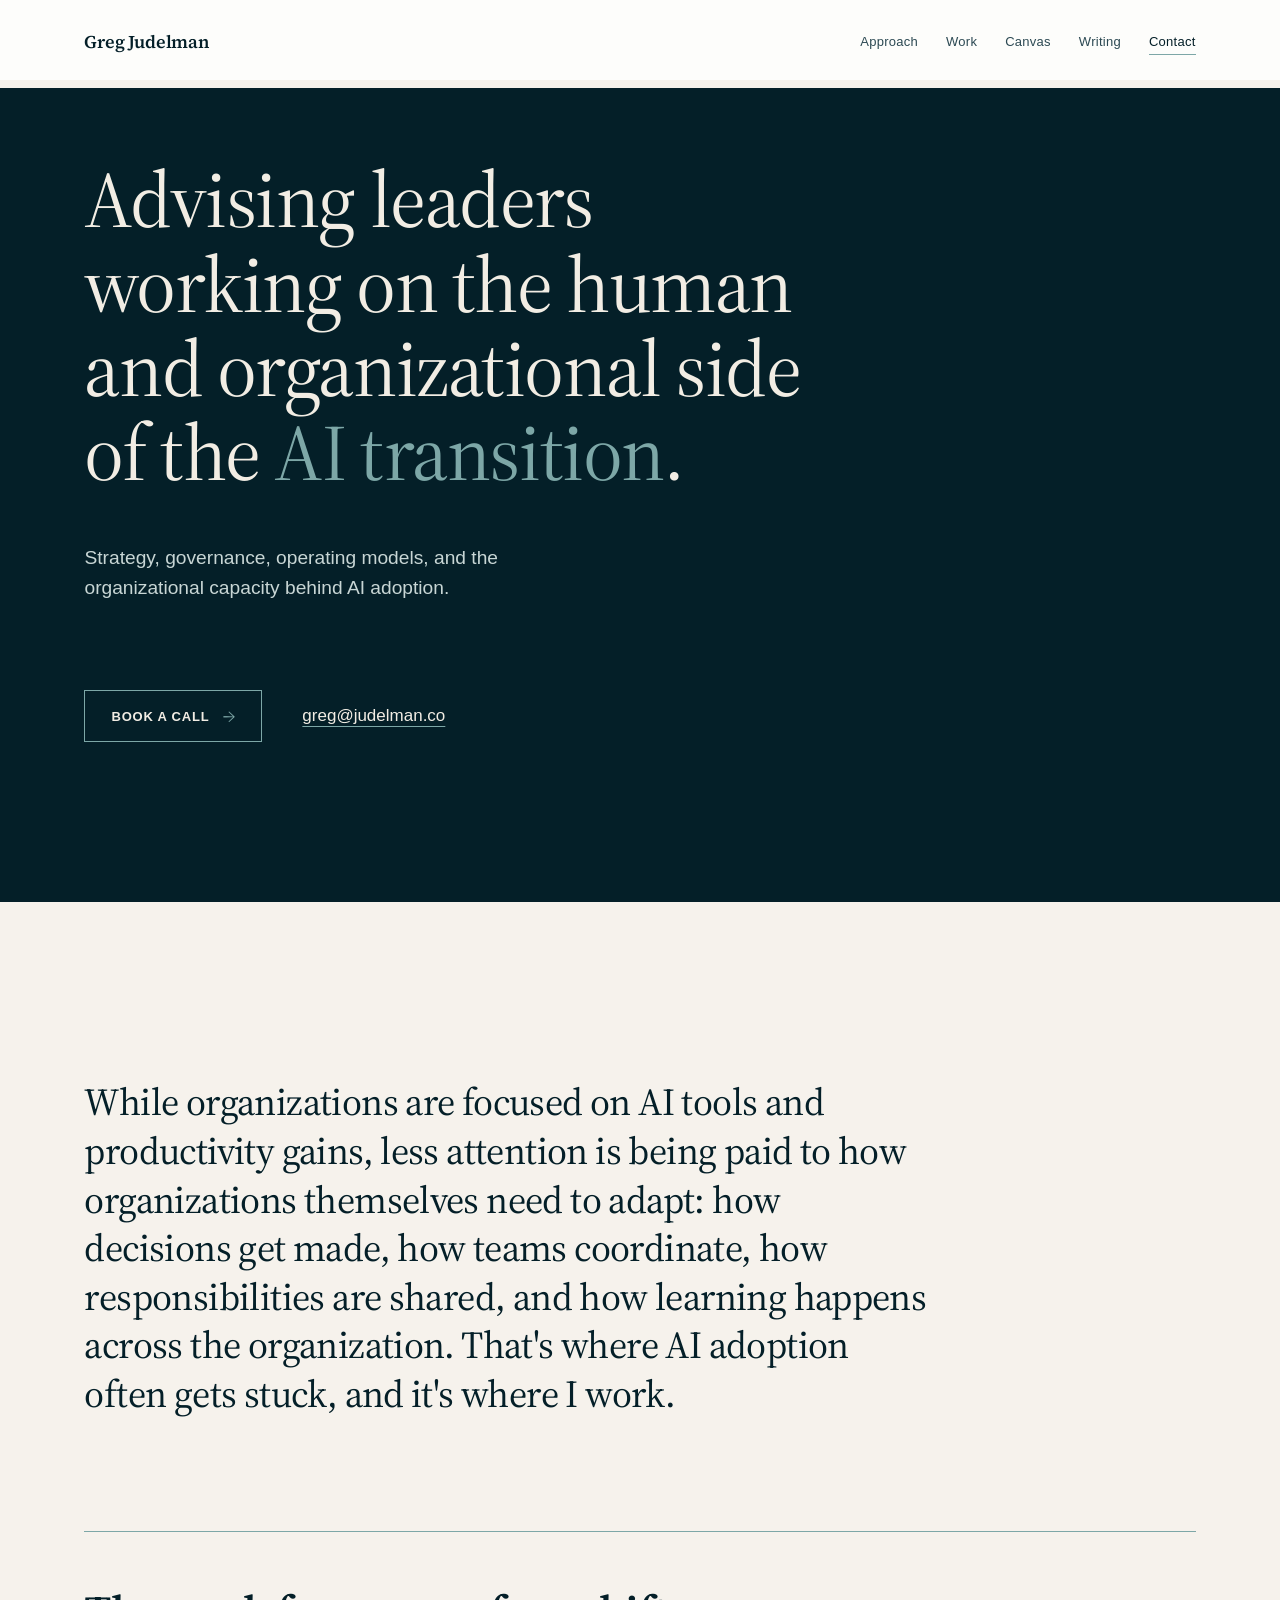
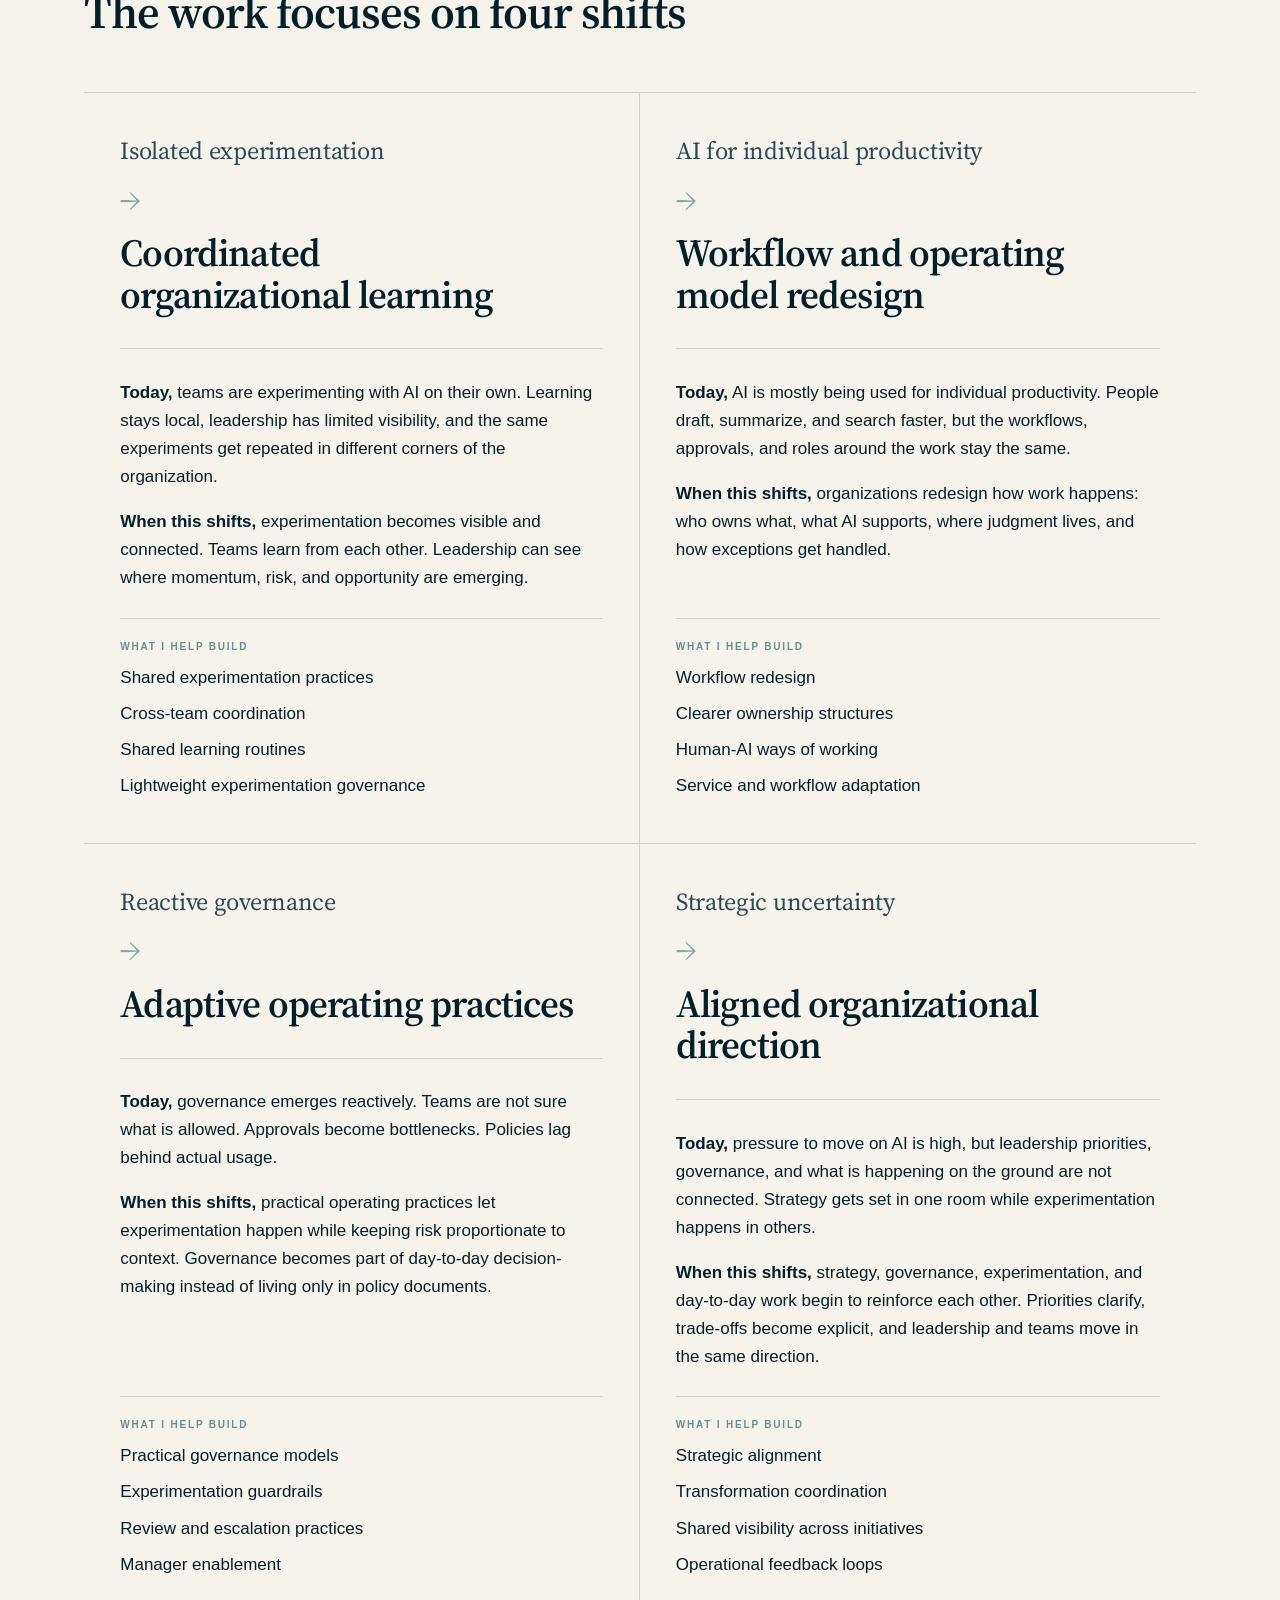
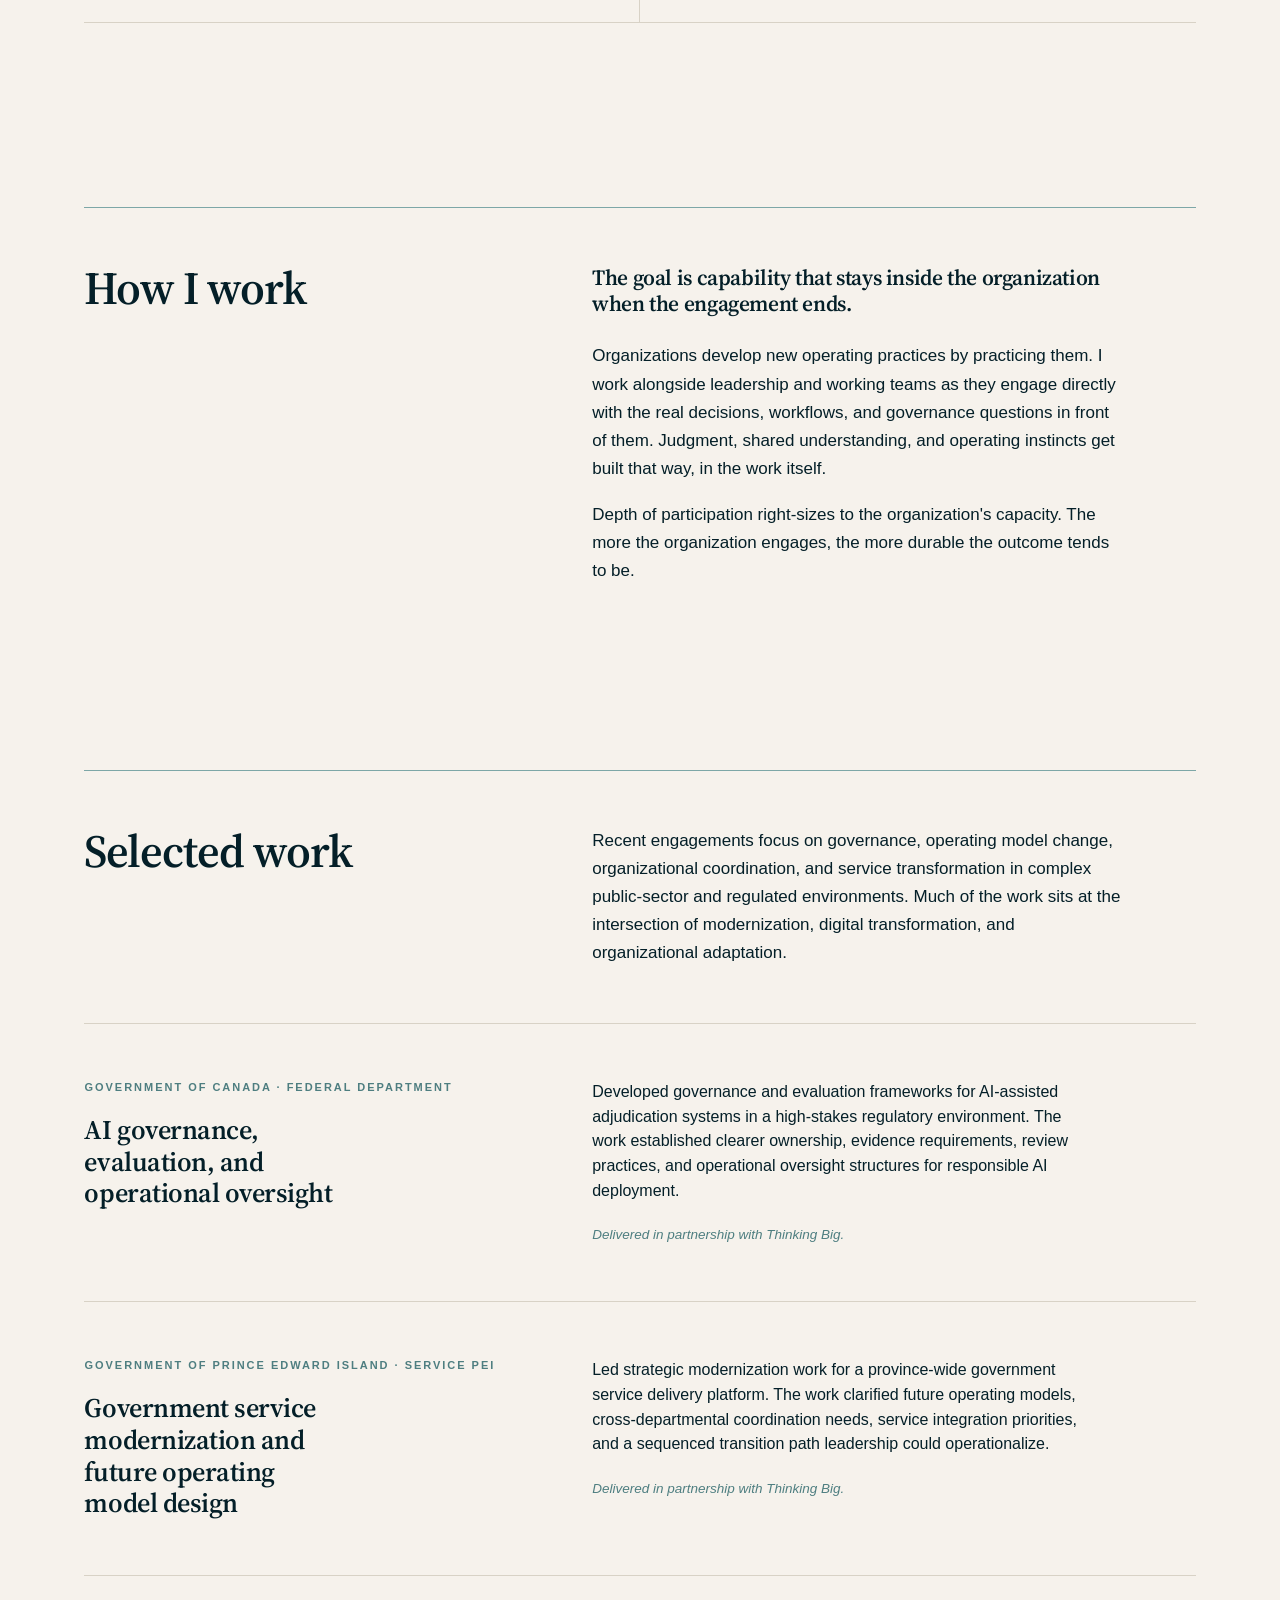
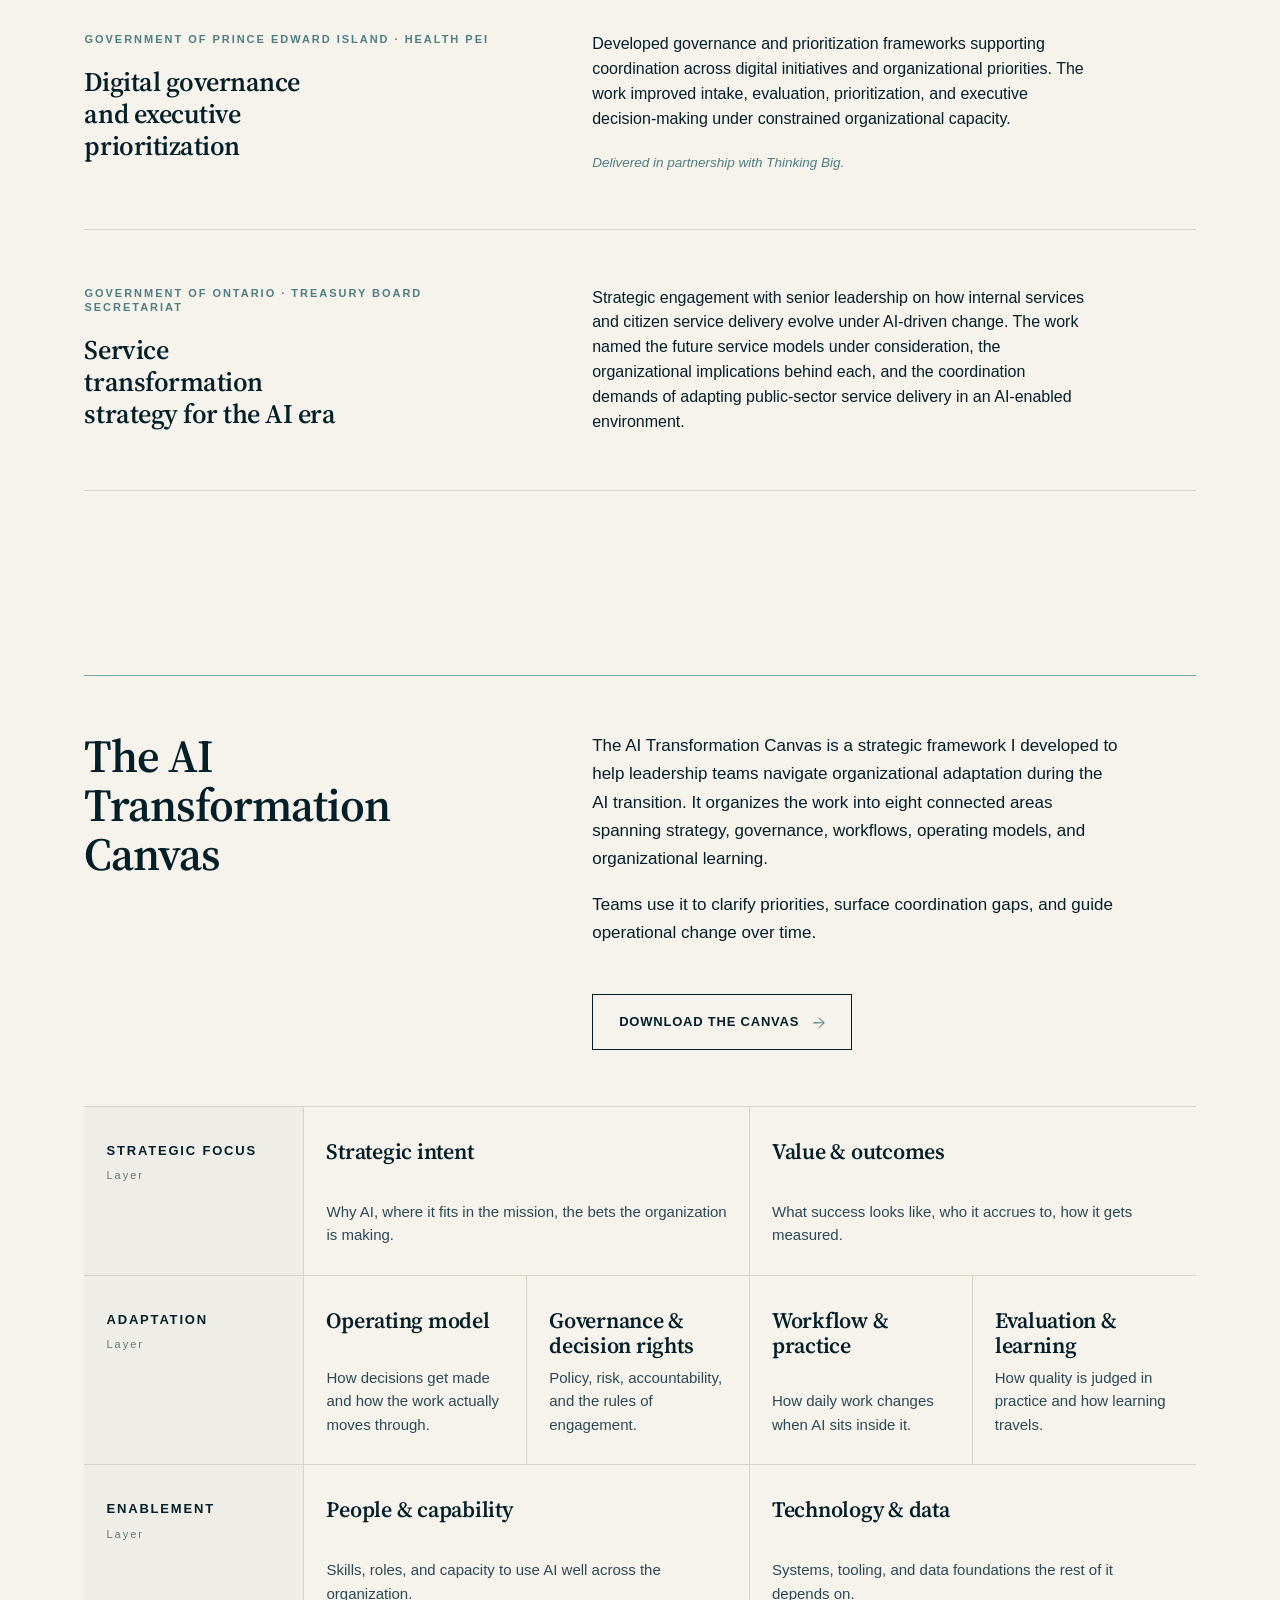
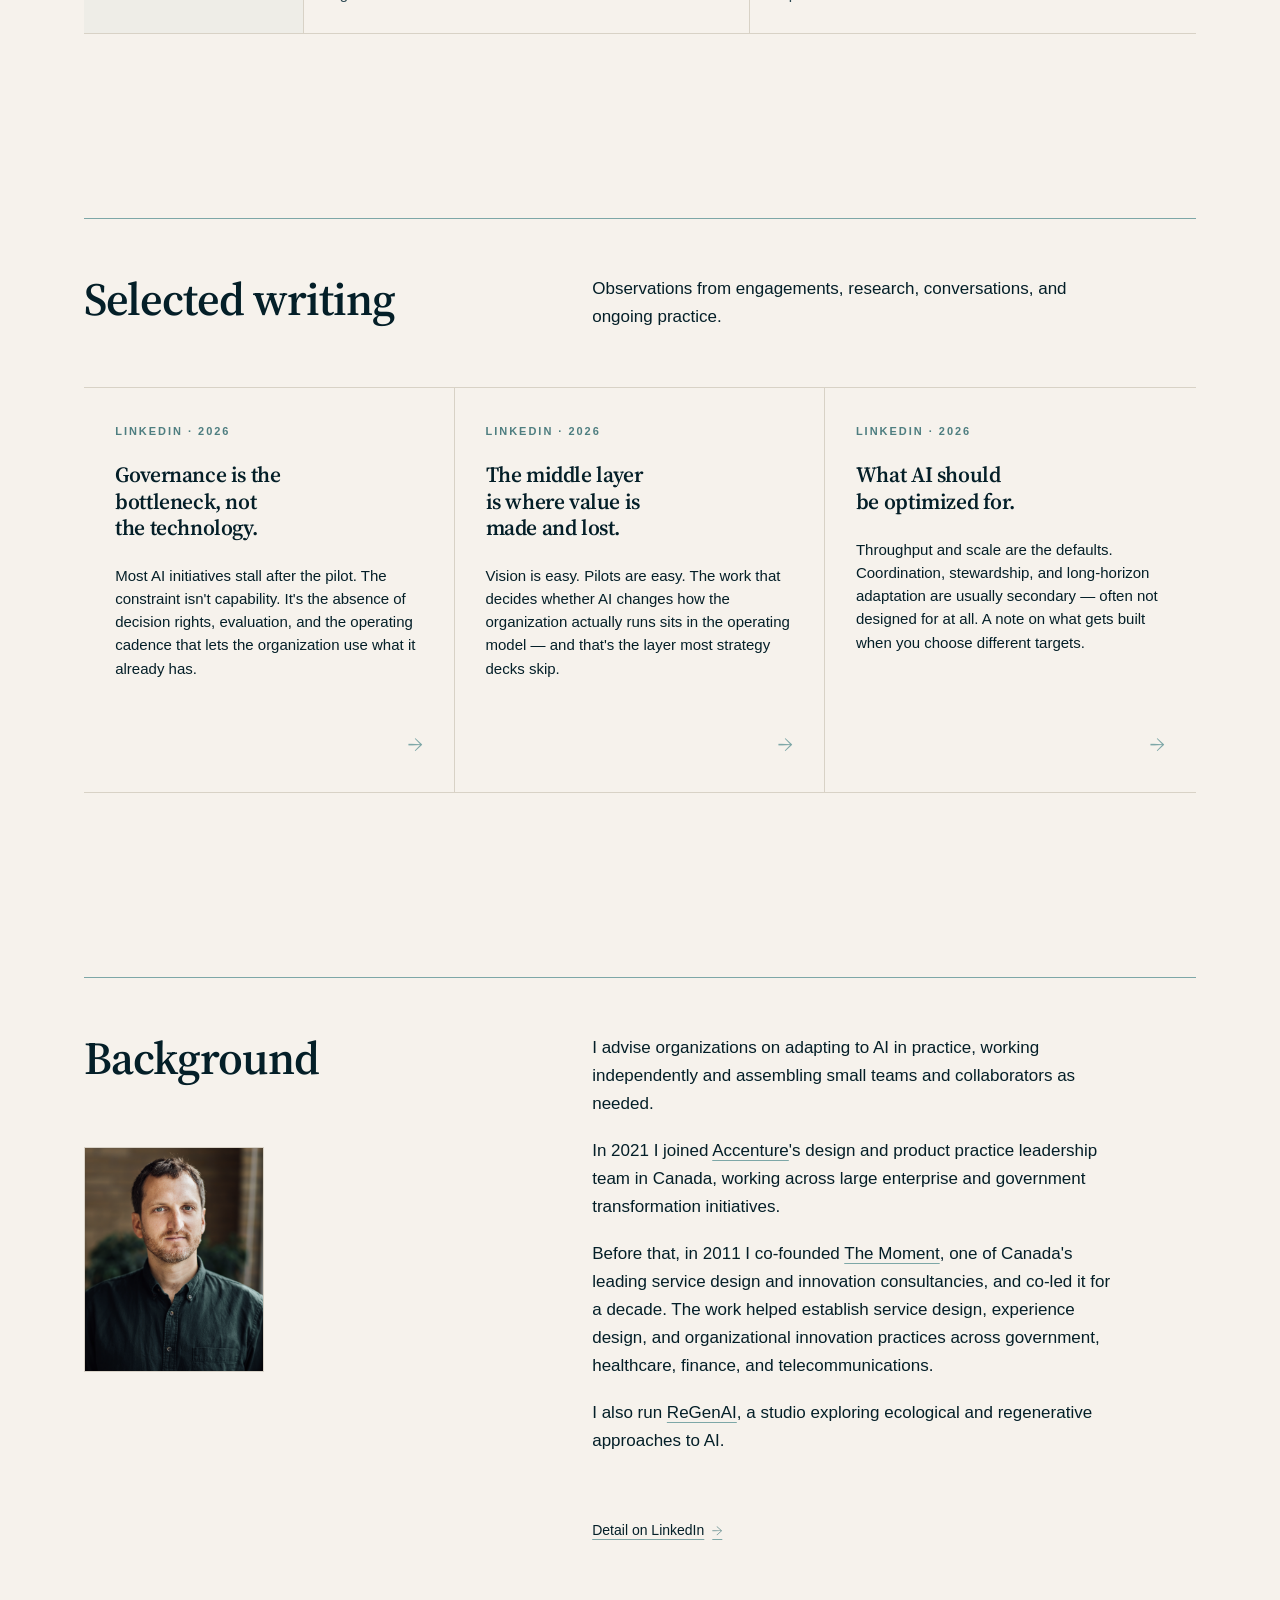
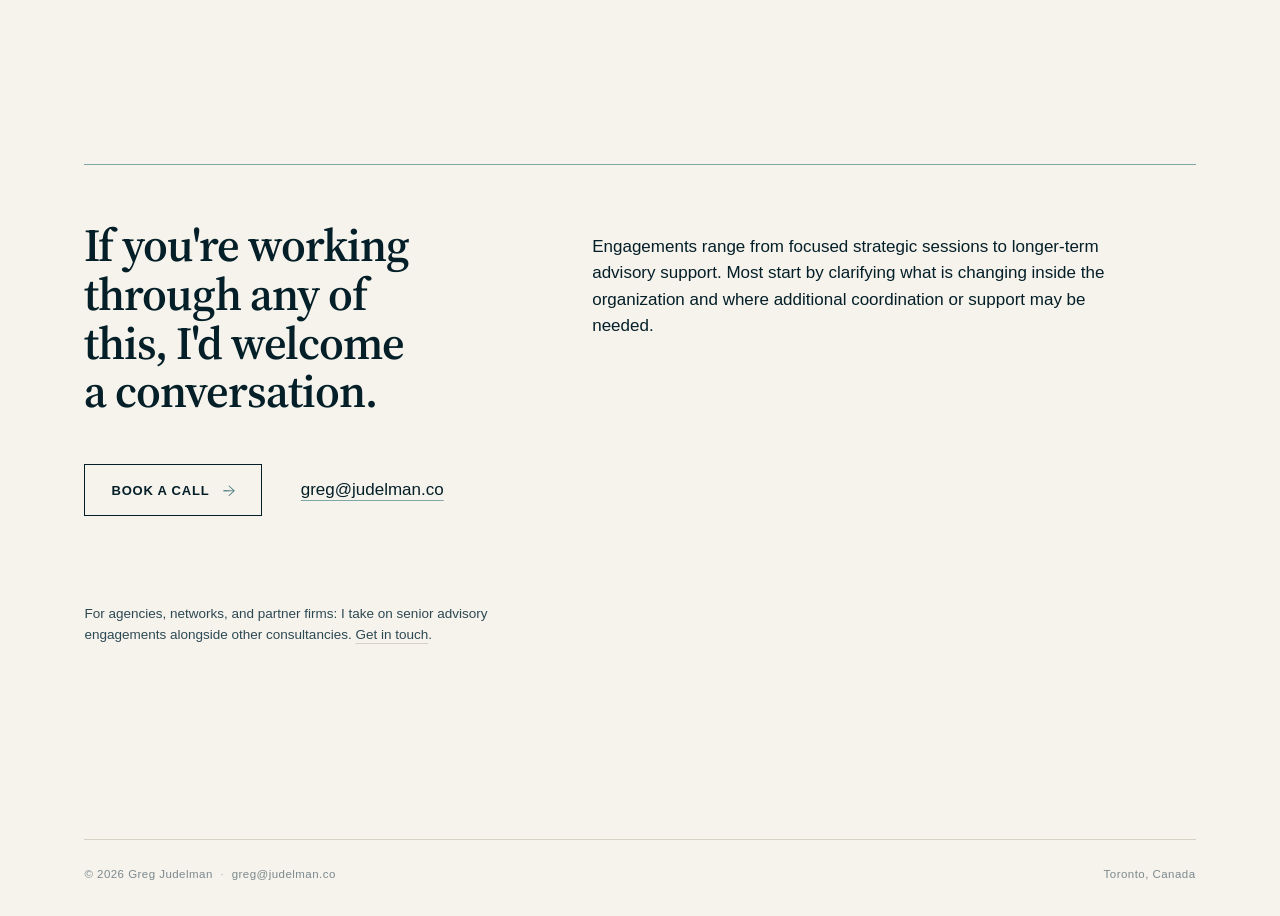
==== commit 82828b3e: "Tighten hero top padding to land content above fold" ====
--- a/project/Landing Page v1.html
+++ b/project/Landing Page v1.html
@@ -177,7 +177,7 @@
     margin: 0 auto;
     display:grid;
     grid-template-columns: minmax(0, 12fr);
-    padding: clamp(72px, 11vw, 140px) var(--rail-x) clamp(96px, 13vw, 160px);
+    padding: clamp(38px, 5.5vw, 71px) var(--rail-x) clamp(96px, 13vw, 160px);
     position: relative;
   }
   .hero .hero-wordmark{
